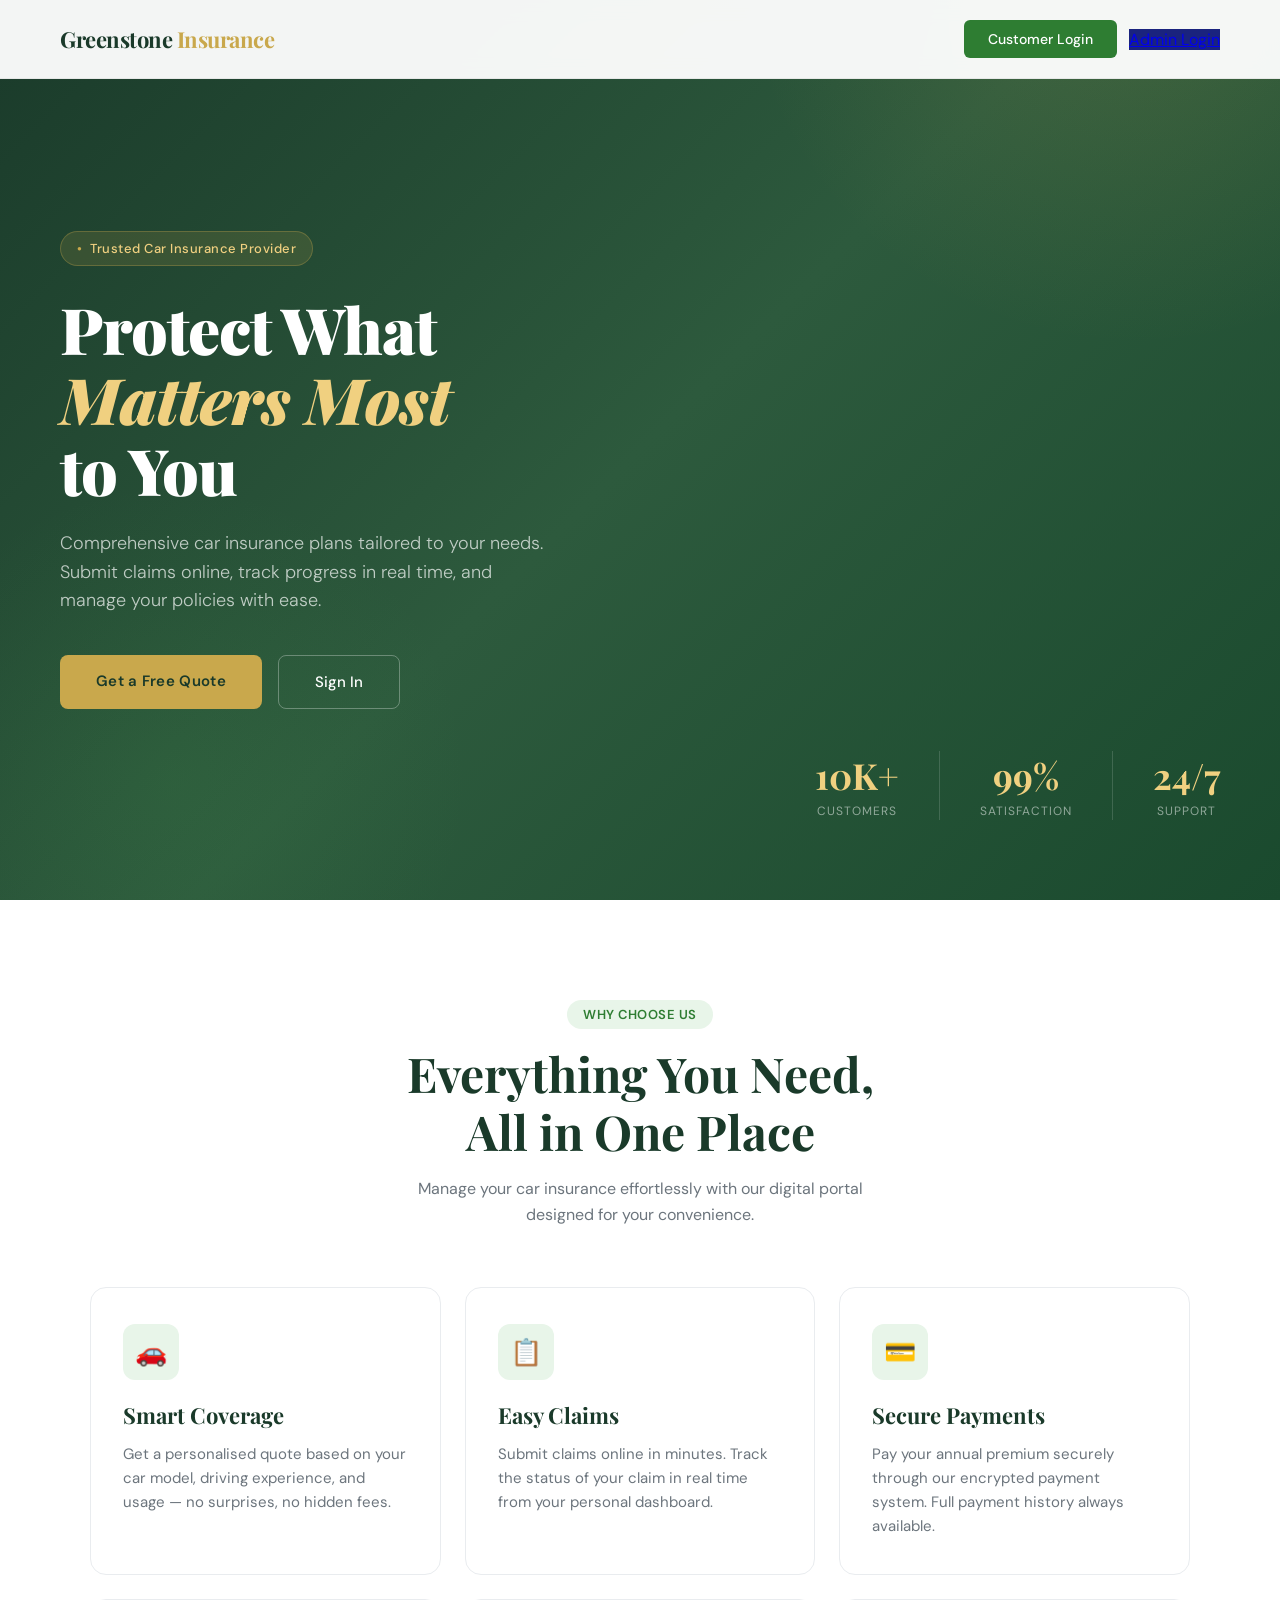
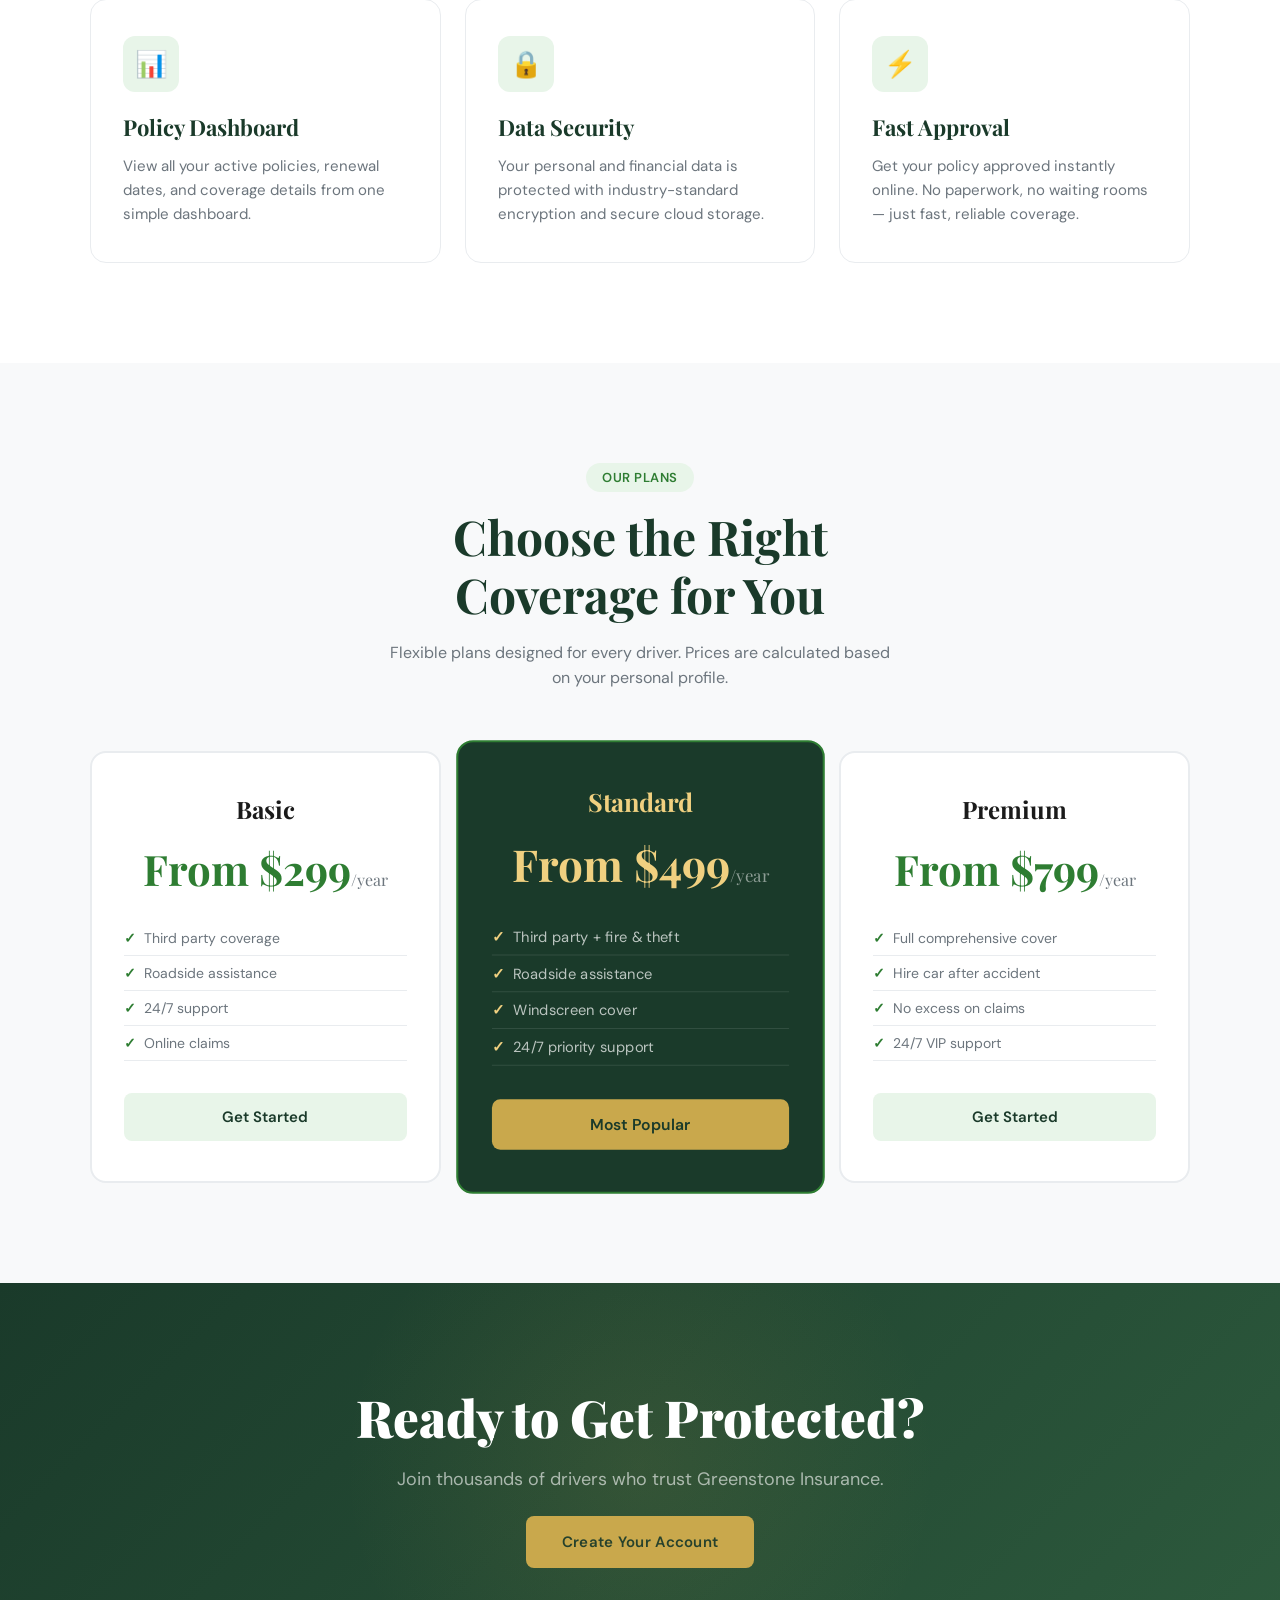
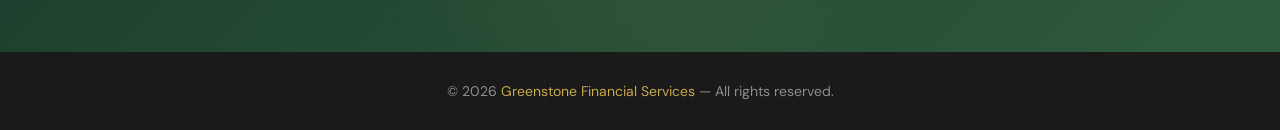
==== InsurancePortal/wwwroot/index.html @ 9633f018 "dateforpayments" ====
<!DOCTYPE html>
<html lang="en">
<head>
    <meta charset="UTF-8">
    <meta name="viewport" content="width=device-width, initial-scale=1.0">
    <title>Greenstone Insurance Portal</title>
    <link href="https://fonts.googleapis.com/css2?family=Playfair+Display:wght@400;700;900&family=DM+Sans:wght@300;400;500;600&display=swap" rel="stylesheet">
    <link rel="stylesheet" href="/css/style.css">
    <style>
        :root {
            --green-dark: #1a3a2a;
            --green-mid: #2e7d32;
            --green-light: #4caf50;
            --green-pale: #e8f5e9;
            --gold: #c9a84c;
            --gold-light: #f0d080;
            --white: #ffffff;
            --gray-100: #f8f9fa;
            --gray-200: #e9ecef;
            --gray-600: #6c757d;
            --gray-900: #1a1a1a;
        }

        * { margin: 0; padding: 0; box-sizing: border-box; }

        body {
            font-family: 'DM Sans', sans-serif;
            color: var(--gray-900);
            background: var(--white);
            overflow-x: hidden;
             padding-top: 0;
        }

        /* HEADER */
        .header {
            position: fixed;
            top: 0;
            left: 0;
            right: 0;
            z-index: 100;
            padding: 20px 60px;
            display: flex;
            justify-content: space-between;
            align-items: center;
            background: rgba(255,255,255,0.95);
            backdrop-filter: blur(10px);
            border-bottom: 1px solid rgba(0,0,0,0.06);
        }

        .header-logo {
            font-family: 'Playfair Display', serif;
            font-size: 22px;
            font-weight: 700;
            color: var(--green-dark);
            letter-spacing: -0.5px;
        }

        .header-logo span {
            color: var(--gold);
        }

        .header-nav {
            display: flex;
            gap: 12px;
            align-items: center;
        }

        .btn-customer {
            padding: 10px 24px;
            background: var(--green-mid);
            color: white;
            border-radius: 6px;
            text-decoration: none;
            font-size: 14px;
            font-weight: 500;
            transition: all 0.2s;
        }

        .btn-customer:hover {
            background: var(--green-dark);
            transform: translateY(-1px);
        }

        .btn-admin-nav {
            padding: 10px 24px;
            background: var(--green-dark);
            color: white;
            border-radius: 6px;
            text-decoration: none;
            font-size: 14px;
            font-weight: 500;
            transition: all 0.2s;
        }

        .btn-admin-nav:hover {
            background: #0d1f16;
            transform: translateY(-1px);
        }

        /* HERO */
        .hero {
            min-height: 100vh;
            background: linear-gradient(135deg, var(--green-dark) 0%, #2d5a3d 50%, #1a4a2e 100%);
            display: flex;
            align-items: center;
            position: relative;
            overflow: hidden;
            padding: 120px 60px 80px;
        }

        .hero::before {
            content: '';
            position: absolute;
            top: -50%;
            right: -20%;
            width: 800px;
            height: 800px;
            background: radial-gradient(circle, rgba(201,168,76,0.15) 0%, transparent 70%);
            pointer-events: none;
        }

        .hero::after {
            content: '';
            position: absolute;
            bottom: -20%;
            left: -10%;
            width: 600px;
            height: 600px;
            background: radial-gradient(circle, rgba(76,175,80,0.1) 0%, transparent 70%);
            pointer-events: none;
        }

        .hero-content {
            max-width: 650px;
            position: relative;
            z-index: 2;
            animation: fadeUp 0.8s ease forwards;
        }

        @keyframes fadeUp {
            from { opacity: 0; transform: translateY(30px); }
            to { opacity: 1; transform: translateY(0); }
        }

        .hero-badge {
            display: inline-flex;
            align-items: center;
            gap: 8px;
            background: rgba(201,168,76,0.15);
            border: 1px solid rgba(201,168,76,0.3);
            color: var(--gold-light);
            padding: 8px 16px;
            border-radius: 100px;
            font-size: 13px;
            font-weight: 500;
            margin-bottom: 28px;
            letter-spacing: 0.5px;
        }

        .hero-badge::before {
            content: '●';
            color: var(--gold);
            font-size: 8px;
        }

        .hero-title {
            font-family: 'Playfair Display', serif;
            font-size: clamp(42px, 5vw, 72px);
            font-weight: 900;
            color: white;
            line-height: 1.1;
            margin-bottom: 24px;
            letter-spacing: -1px;
        }

        .hero-title span {
            color: var(--gold-light);
            font-style: italic;
        }

        .hero-subtitle {
            font-size: 18px;
            color: rgba(255,255,255,0.7);
            line-height: 1.6;
            margin-bottom: 40px;
            font-weight: 300;
            max-width: 500px;
        }

        .hero-cta {
            display: flex;
            gap: 16px;
            flex-wrap: wrap;
        }

        .btn-hero-primary {
            padding: 16px 36px;
            background: var(--gold);
            color: var(--green-dark);
            border-radius: 8px;
            text-decoration: none;
            font-size: 15px;
            font-weight: 600;
            transition: all 0.3s;
            letter-spacing: 0.3px;
        }

        .btn-hero-primary:hover {
            background: var(--gold-light);
            transform: translateY(-2px);
            box-shadow: 0 8px 24px rgba(201,168,76,0.3);
        }

        .btn-hero-secondary {
            padding: 16px 36px;
            background: transparent;
            color: white;
            border: 1px solid rgba(255,255,255,0.3);
            border-radius: 8px;
            text-decoration: none;
            font-size: 15px;
            font-weight: 500;
            transition: all 0.3s;
        }

        .btn-hero-secondary:hover {
            background: rgba(255,255,255,0.1);
            border-color: rgba(255,255,255,0.5);
        }

        .hero-stats {
            position: absolute;
            right: 60px;
            bottom: 80px;
            display: flex;
            gap: 40px;
            z-index: 2;
            animation: fadeUp 0.8s ease 0.3s both;
        }

        .hero-stat {
            text-align: center;
        }

        .hero-stat-number {
            font-family: 'Playfair Display', serif;
            font-size: 36px;
            font-weight: 700;
            color: var(--gold-light);
            display: block;
        }

        .hero-stat-label {
            font-size: 12px;
            color: rgba(255,255,255,0.5);
            text-transform: uppercase;
            letter-spacing: 1px;
        }

        .hero-divider {
            width: 1px;
            background: rgba(255,255,255,0.15);
            align-self: stretch;
        }

        /* FEATURES */
        .features {
            padding: 100px 60px;
            background: var(--white);
        }

        .features-header {
            text-align: center;
            margin-bottom: 60px;
        }

        .section-tag {
            display: inline-block;
            background: var(--green-pale);
            color: var(--green-mid);
            padding: 6px 16px;
            border-radius: 100px;
            font-size: 13px;
            font-weight: 600;
            letter-spacing: 0.5px;
            margin-bottom: 16px;
            text-transform: uppercase;
        }

        .features-title {
            font-family: 'Playfair Display', serif;
            font-size: clamp(32px, 4vw, 48px);
            font-weight: 700;
            color: var(--green-dark);
            line-height: 1.2;
            margin-bottom: 16px;
        }

        .features-subtitle {
            font-size: 16px;
            color: var(--gray-600);
            max-width: 500px;
            margin: 0 auto;
            line-height: 1.6;
        }

        .features-grid {
            display: grid;
            grid-template-columns: repeat(3, 1fr);
            gap: 24px;
            max-width: 1100px;
            margin: 0 auto;
        }

        .feature-card {
            background: var(--white);
            border: 1px solid var(--gray-200);
            border-radius: 16px;
            padding: 36px 32px;
            transition: all 0.3s;
            position: relative;
            overflow: hidden;
        }

        .feature-card::before {
            content: '';
            position: absolute;
            top: 0;
            left: 0;
            right: 0;
            height: 3px;
            background: linear-gradient(90deg, var(--green-mid), var(--green-light));
            transform: scaleX(0);
            transition: transform 0.3s;
        }

        .feature-card:hover {
            border-color: var(--green-light);
            box-shadow: 0 12px 40px rgba(46,125,50,0.1);
            transform: translateY(-4px);
        }

        .feature-card:hover::before {
            transform: scaleX(1);
        }

        .feature-icon {
            width: 56px;
            height: 56px;
            background: var(--green-pale);
            border-radius: 12px;
            display: flex;
            align-items: center;
            justify-content: center;
            font-size: 26px;
            margin-bottom: 20px;
        }

        .feature-title {
            font-family: 'Playfair Display', serif;
            font-size: 22px;
            font-weight: 700;
            color: var(--green-dark);
            margin-bottom: 12px;
        }

        .feature-desc {
            font-size: 15px;
            color: var(--gray-600);
            line-height: 1.6;
        }

        /* PLANS PREVIEW */
        .plans {
            padding: 100px 60px;
            background: var(--gray-100);
        }

        .plans-header {
            text-align: center;
            margin-bottom: 60px;
        }

        .plans-grid {
            display: grid;
            grid-template-columns: repeat(3, 1fr);
            gap: 24px;
            max-width: 1100px;
            margin: 0 auto;
        }

        .plan-card {
            background: white;
            border-radius: 16px;
            padding: 40px 32px;
            border: 2px solid var(--gray-200);
            transition: all 0.3s;
            text-align: center;
        }

        .plan-card.featured {
            border-color: var(--green-mid);
            background: var(--green-dark);
            color: white;
            transform: scale(1.05);
        }

        .plan-card:hover {
            transform: translateY(-4px);
            box-shadow: 0 16px 48px rgba(0,0,0,0.1);
        }

        .plan-card.featured:hover {
            transform: scale(1.05) translateY(-4px);
        }

        .plan-name {
            font-family: 'Playfair Display', serif;
            font-size: 24px;
            font-weight: 700;
            margin-bottom: 8px;
        }

        .plan-card.featured .plan-name { color: var(--gold-light); }

        .plan-price {
            font-size: 42px;
            font-weight: 700;
            color: var(--green-mid);
            margin: 16px 0;
            font-family: 'Playfair Display', serif;
        }

        .plan-card.featured .plan-price { color: var(--gold-light); }

        .plan-price span {
            font-size: 16px;
            font-weight: 400;
            color: var(--gray-600);
        }

        .plan-card.featured .plan-price span { color: rgba(255,255,255,0.5); }

        .plan-features {
            list-style: none;
            margin: 24px 0 32px;
            text-align: left;
        }

        .plan-features li {
            padding: 8px 0;
            font-size: 14px;
            color: var(--gray-600);
            border-bottom: 1px solid var(--gray-200);
            display: flex;
            align-items: center;
            gap: 8px;
        }

        .plan-card.featured .plan-features li {
            color: rgba(255,255,255,0.7);
            border-bottom-color: rgba(255,255,255,0.1);
        }

        .plan-features li::before { content: '✓'; color: var(--green-mid); font-weight: 700; }
        .plan-card.featured .plan-features li::before { color: var(--gold-light); }

        .btn-plan {
            display: block;
            padding: 14px;
            border-radius: 8px;
            text-decoration: none;
            font-weight: 600;
            font-size: 15px;
            transition: all 0.3s;
            background: var(--green-pale);
            color: var(--green-dark);
        }

        .plan-card.featured .btn-plan {
            background: var(--gold);
            color: var(--green-dark);
        }

        .btn-plan:hover { opacity: 0.9; transform: translateY(-1px); }

        /* CTA SECTION */
        .cta-section {
            padding: 100px 60px;
            background: linear-gradient(135deg, var(--green-dark), #2d5a3d);
            text-align: center;
            position: relative;
            overflow: hidden;
        }

        .cta-section::before {
            content: '';
            position: absolute;
            top: 50%;
            left: 50%;
            transform: translate(-50%, -50%);
            width: 600px;
            height: 600px;
            background: radial-gradient(circle, rgba(201,168,76,0.1) 0%, transparent 70%);
        }

        .cta-title {
            font-family: 'Playfair Display', serif;
            font-size: clamp(32px, 4vw, 52px);
            font-weight: 900;
            color: white;
            margin-bottom: 16px;
            position: relative;
        }

        .cta-subtitle {
            font-size: 18px;
            color: rgba(255,255,255,0.6);
            margin-bottom: 40px;
            position: relative;
        }

        /* FOOTER */
        .footer {
            background: var(--gray-900);
            color: rgba(255,255,255,0.5);
            text-align: center;
            padding: 30px 60px;
            font-size: 14px;
        }

        .footer span { color: var(--gold); }

        @media (max-width: 768px) {
            .header { padding: 16px 24px; }
            .hero { padding: 100px 24px 60px; }
            .hero-stats { display: none; }
            .features { padding: 60px 24px; }
            .features-grid { grid-template-columns: 1fr; }
            .plans { padding: 60px 24px; }
            .plans-grid { grid-template-columns: 1fr; }
            .plan-card.featured { transform: scale(1); }
            .cta-section { padding: 60px 24px; }
        }
    </style>
</head>
<body>

    <!-- HEADER -->
    <header class="header">
        <div class="header-logo">Greenstone <span>Insurance</span></div>
        <nav class="header-nav">
            <a href="/login.html" class="btn-customer">Customer Login</a>
            <a href="/admin-login.html" class="btn" style="background:#1a237e; ">Admin Login</a>
        </nav>
    </header>

    <!-- HERO -->
    <section class="hero">
        <div class="hero-content">
            <div class="hero-badge">Trusted Car Insurance Provider</div>
            <h1 class="hero-title">
                Protect What<br>
                <span>Matters Most</span><br>
                to You
            </h1>
            <p class="hero-subtitle">
                Comprehensive car insurance plans tailored to your needs. 
                Submit claims online, track progress in real time, and manage 
                your policies with ease.
            </p>
            <div class="hero-cta">
                <a href="/register.html" class="btn-hero-primary">Get a Free Quote</a>
                <a href="/login.html" class="btn-hero-secondary">Sign In</a>
            </div>
        </div>

        <div class="hero-stats">
            <div class="hero-stat">
                <span class="hero-stat-number">10K+</span>
                <span class="hero-stat-label">Customers</span>
            </div>
            <div class="hero-divider"></div>
            <div class="hero-stat">
                <span class="hero-stat-number">99%</span>
                <span class="hero-stat-label">Satisfaction</span>
            </div>
            <div class="hero-divider"></div>
            <div class="hero-stat">
                <span class="hero-stat-number">24/7</span>
                <span class="hero-stat-label">Support</span>
            </div>
        </div>
    </section>

    <!-- FEATURES -->
    <section class="features">
        <div class="features-header">
            <span class="section-tag">Why Choose Us</span>
            <h2 class="features-title">Everything You Need,<br>All in One Place</h2>
            <p class="features-subtitle">Manage your car insurance effortlessly with our digital portal designed for your convenience.</p>
        </div>

        <div class="features-grid">
            <div class="feature-card">
                <div class="feature-icon">🚗</div>
                <h3 class="feature-title">Smart Coverage</h3>
                <p class="feature-desc">Get a personalised quote based on your car model, driving experience, and usage — no surprises, no hidden fees.</p>
            </div>
            <div class="feature-card">
                <div class="feature-icon">📋</div>
                <h3 class="feature-title">Easy Claims</h3>
                <p class="feature-desc">Submit claims online in minutes. Track the status of your claim in real time from your personal dashboard.</p>
            </div>
            <div class="feature-card">
                <div class="feature-icon">💳</div>
                <h3 class="feature-title">Secure Payments</h3>
                <p class="feature-desc">Pay your annual premium securely through our encrypted payment system. Full payment history always available.</p>
            </div>
            <div class="feature-card">
                <div class="feature-icon">📊</div>
                <h3 class="feature-title">Policy Dashboard</h3>
                <p class="feature-desc">View all your active policies, renewal dates, and coverage details from one simple dashboard.</p>
            </div>
            <div class="feature-card">
                <div class="feature-icon">🔒</div>
                <h3 class="feature-title">Data Security</h3>
                <p class="feature-desc">Your personal and financial data is protected with industry-standard encryption and secure cloud storage.</p>
            </div>
            <div class="feature-card">
                <div class="feature-icon">⚡</div>
                <h3 class="feature-title">Fast Approval</h3>
                <p class="feature-desc">Get your policy approved instantly online. No paperwork, no waiting rooms — just fast, reliable coverage.</p>
            </div>
        </div>
    </section>

    <!-- PLANS -->
    <section class="plans">
        <div class="plans-header">
            <span class="section-tag">Our Plans</span>
            <h2 class="features-title">Choose the Right<br>Coverage for You</h2>
            <p class="features-subtitle">Flexible plans designed for every driver. Prices are calculated based on your personal profile.</p>
        </div>

        <div class="plans-grid">
            <div class="plan-card">
                <div class="plan-name">Basic</div>
                <div class="plan-price">From $299<span>/year</span></div>
                <ul class="plan-features">
                    <li>Third party coverage</li>
                    <li>Roadside assistance</li>
                    <li>24/7 support</li>
                    <li>Online claims</li>
                </ul>
                <a href="/register.html" class="btn-plan">Get Started</a>
            </div>

            <div class="plan-card featured">
                <div class="plan-name">Standard</div>
                <div class="plan-price">From $499<span>/year</span></div>
                <ul class="plan-features">
                    <li>Third party + fire & theft</li>
                    <li>Roadside assistance</li>
                    <li>Windscreen cover</li>
                    <li>24/7 priority support</li>
                </ul>
                <a href="/register.html" class="btn-plan">Most Popular</a>
            </div>

            <div class="plan-card">
                <div class="plan-name">Premium</div>
                <div class="plan-price">From $799<span>/year</span></div>
                <ul class="plan-features">
                    <li>Full comprehensive cover</li>
                    <li>Hire car after accident</li>
                    <li>No excess on claims</li>
                    <li>24/7 VIP support</li>
                </ul>
                <a href="/register.html" class="btn-plan">Get Started</a>
            </div>
        </div>
    </section>

    <!-- CTA -->
    <section class="cta-section">
        <h2 class="cta-title">Ready to Get Protected?</h2>
        <p class="cta-subtitle">Join thousands of drivers who trust Greenstone Insurance.</p>
        <a href="/register.html" class="btn-hero-primary">Create Your Account</a>
    </section>

    <!-- FOOTER -->
    <footer class="footer">
        <p>© 2026 <span>Greenstone Financial Services</span> — All rights reserved.</p>
    </footer>

</body>
</html>
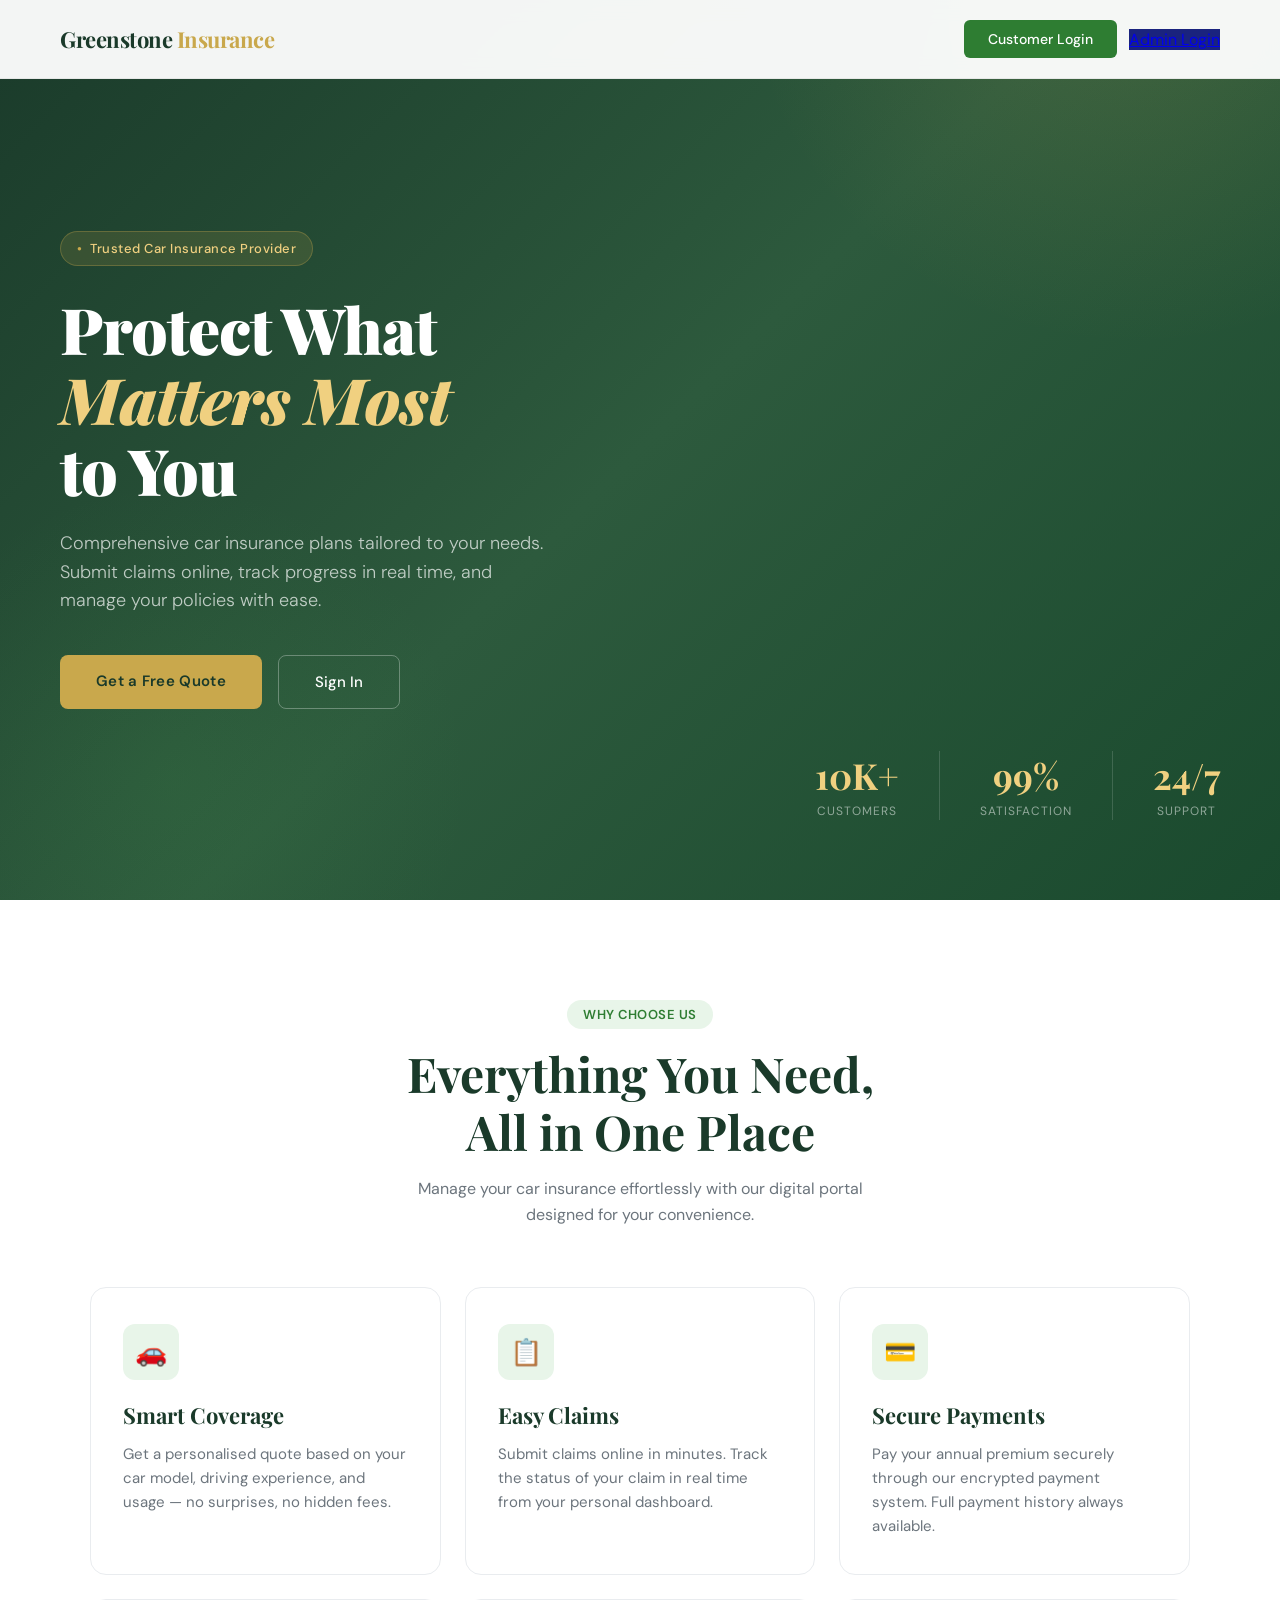
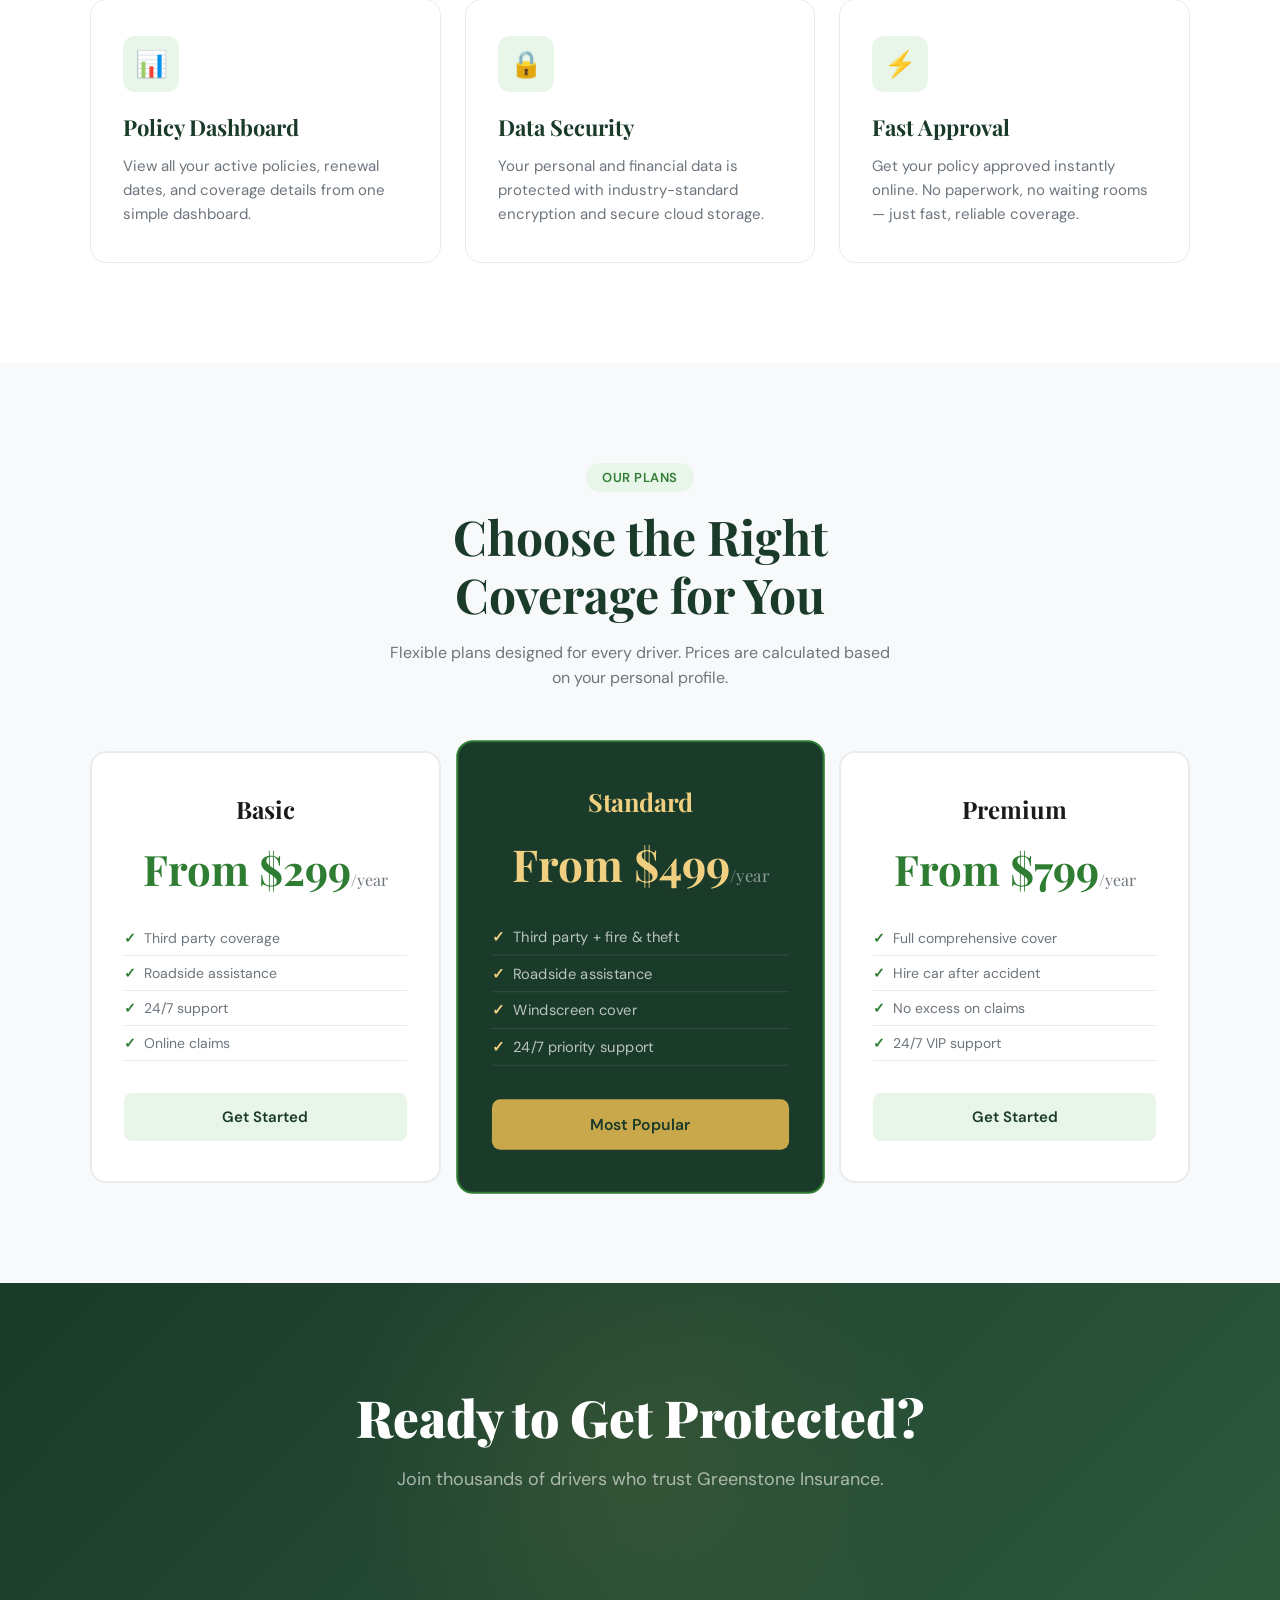
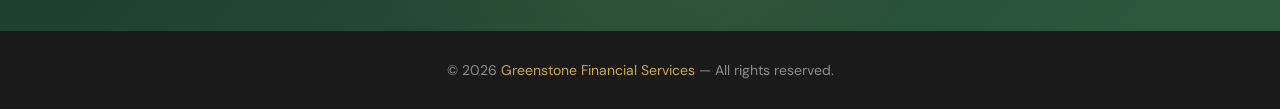
==== commit a33a5d4c: "fix05/05" ====
--- a/InsurancePortal/wwwroot/index.html
+++ b/InsurancePortal/wwwroot/index.html
@@ -686,7 +686,7 @@
     <section class="cta-section">
         <h2 class="cta-title">Ready to Get Protected?</h2>
         <p class="cta-subtitle">Join thousands of drivers who trust Greenstone Insurance.</p>
-        <a href="/register.html" class="btn-hero-primary">Create Your Account</a>
+        
     </section>
 
     <!-- FOOTER -->
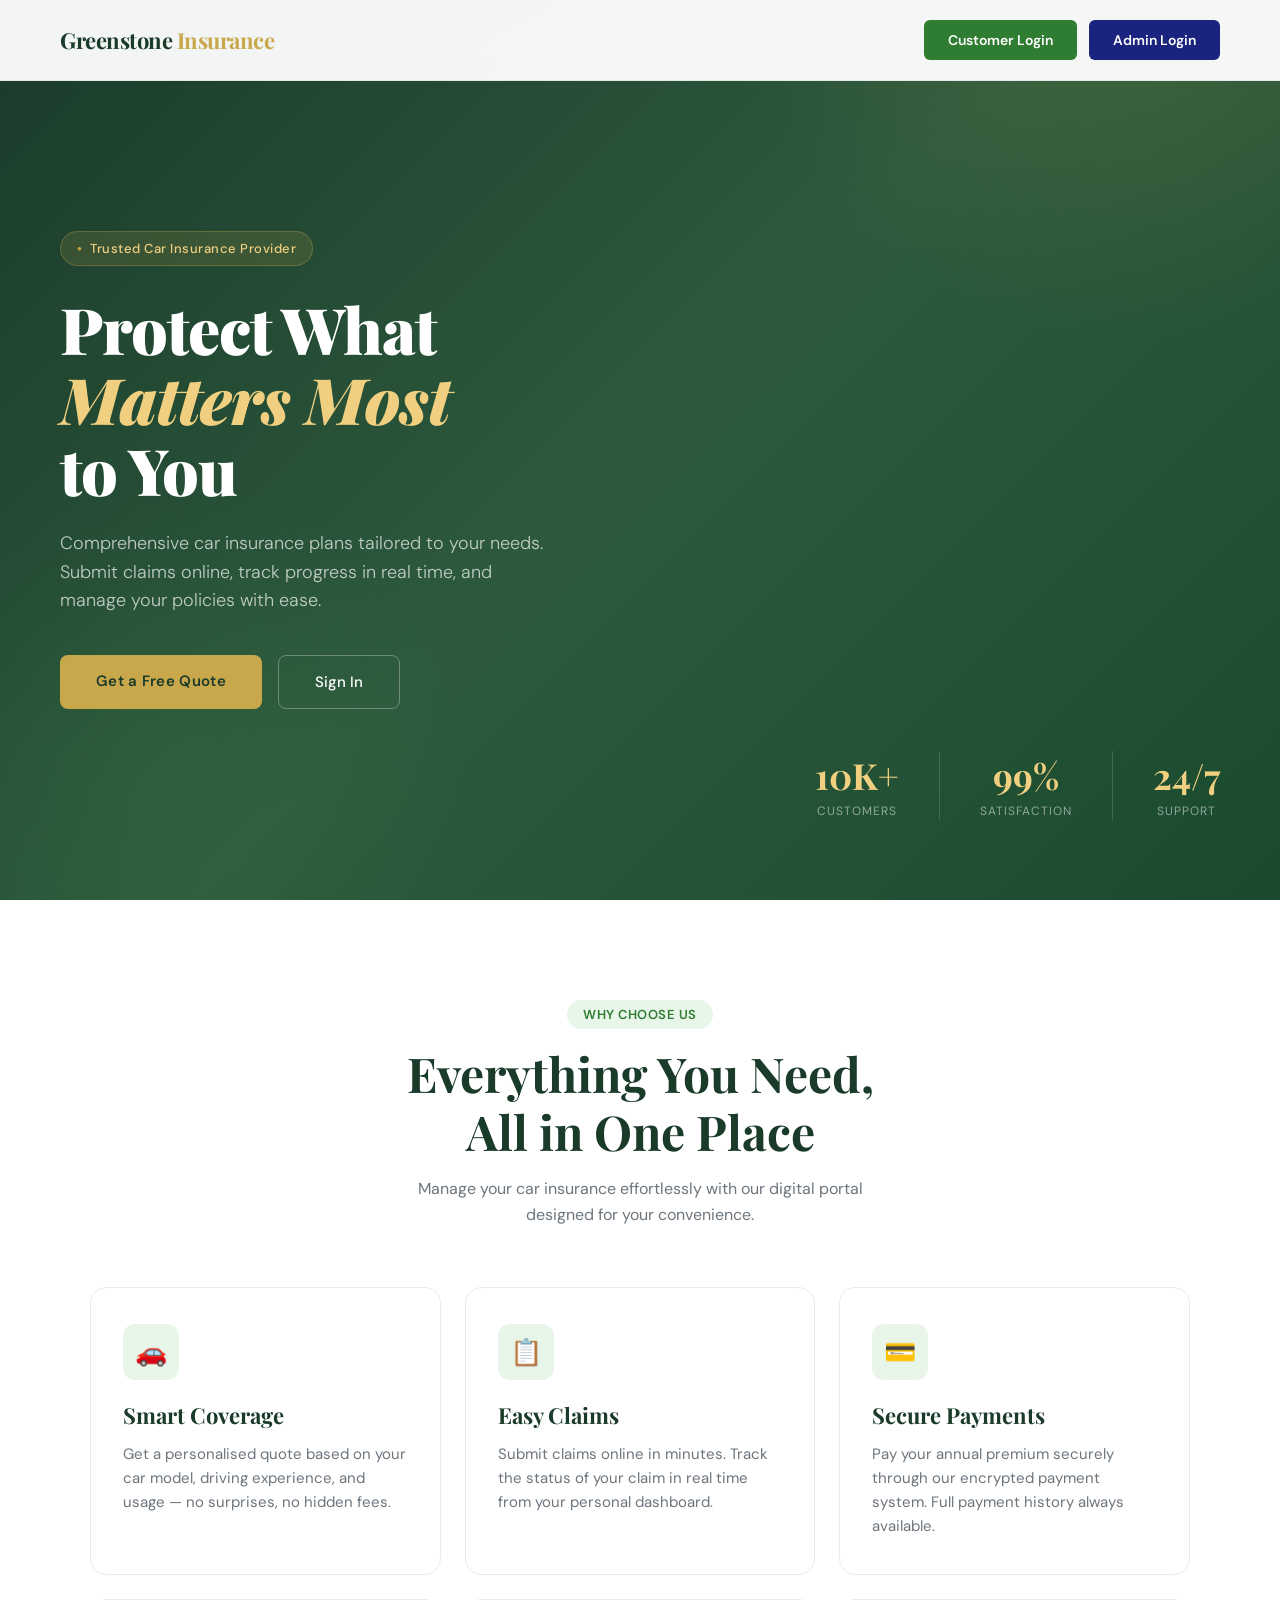
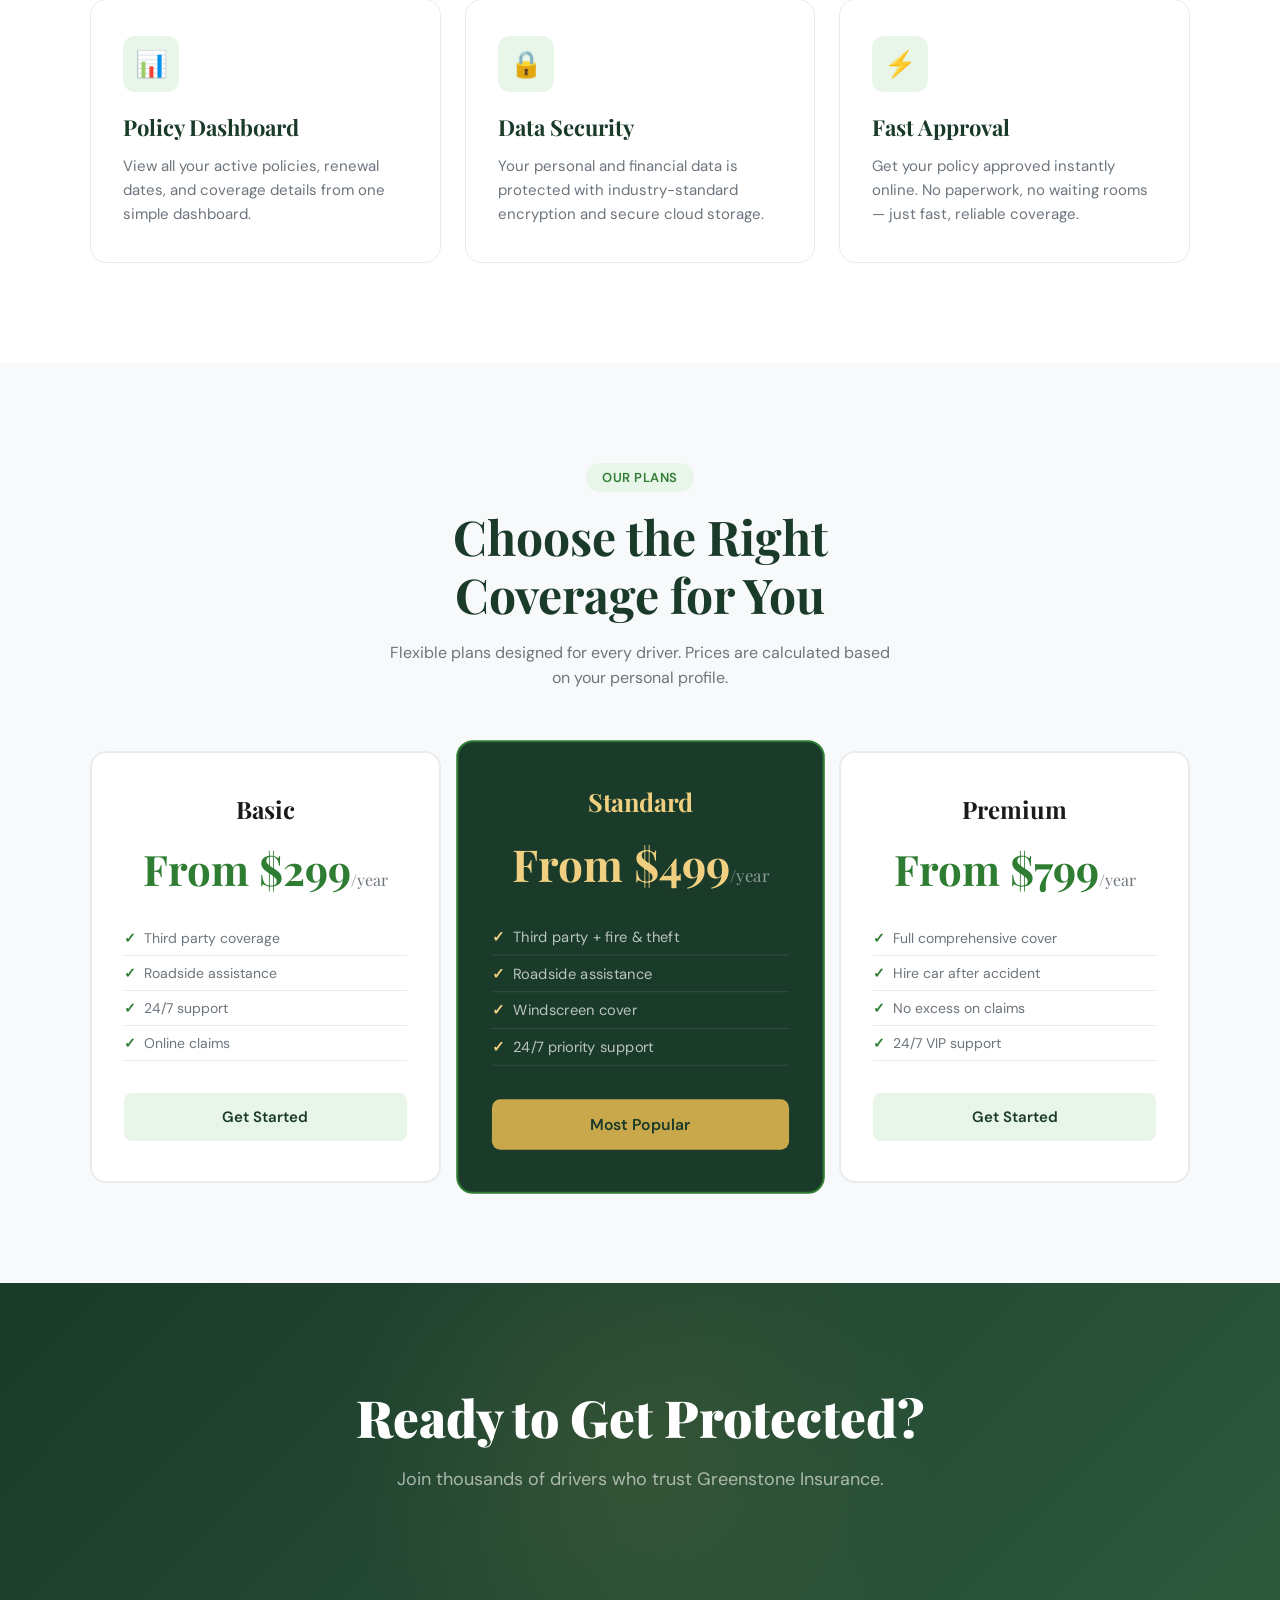
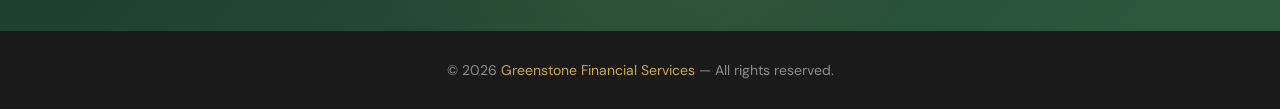
==== commit 627cc9b2: "fix05/05(3)" ====
--- a/InsurancePortal/wwwroot/index.html
+++ b/InsurancePortal/wwwroot/index.html
@@ -66,36 +66,42 @@
         }
 
         .btn-customer {
-            padding: 10px 24px;
-            background: var(--green-mid);
-            color: white;
-            border-radius: 6px;
-            text-decoration: none;
-            font-size: 14px;
-            font-weight: 500;
-            transition: all 0.2s;
-        }
-
-        .btn-customer:hover {
-            background: var(--green-dark);
-            transform: translateY(-1px);
-        }
-
-        .btn-admin-nav {
-            padding: 10px 24px;
-            background: var(--green-dark);
-            color: white;
-            border-radius: 6px;
-            text-decoration: none;
-            font-size: 14px;
-            font-weight: 500;
-            transition: all 0.2s;
-        }
-
-        .btn-admin-nav:hover {
-            background: #0d1f16;
-            transform: translateY(-1px);
-        }
+    padding: 11px 24px;
+    background: #2e7d32;
+    color: white !important;
+    border-radius: 6px;
+    text-decoration: none;
+    font-size: 14px;
+    font-weight: 600;
+    transition: all 0.3s;
+    display: inline-block;
+}
+
+.btn-customer:hover {
+    background: #1a3a2a;
+    transform: translateY(-2px);
+    box-shadow: 0 4px 12px rgba(46,125,50,0.3);
+}
+
+        .btn-admin {
+    padding: 11px 24px;
+    background: #1a237e;
+    color: white !important;
+    border-radius: 6px;
+    text-decoration: none;
+    font-size: 14px;
+    font-weight: 600;
+    transition: all 0.3s;
+    display: inline-block;
+}
+
+.btn-admin:hover {
+    background: #0d1757 !important;
+    transform: translateY(-2px);
+    box-shadow: 0 4px 12px rgba(26,35,126,0.3);
+}
+
+    
 
         /* HERO */
         .hero {
@@ -551,7 +557,7 @@
         <div class="header-logo">Greenstone <span>Insurance</span></div>
         <nav class="header-nav">
             <a href="/login.html" class="btn-customer">Customer Login</a>
-            <a href="/admin-login.html" class="btn" style="background:#1a237e; ">Admin Login</a>
+            <a href="/admin-login.html" class="btn-admin">Admin Login</a>
         </nav>
     </header>
 
@@ -686,7 +692,7 @@
     <section class="cta-section">
         <h2 class="cta-title">Ready to Get Protected?</h2>
         <p class="cta-subtitle">Join thousands of drivers who trust Greenstone Insurance.</p>
-        
+       
     </section>
 
     <!-- FOOTER -->
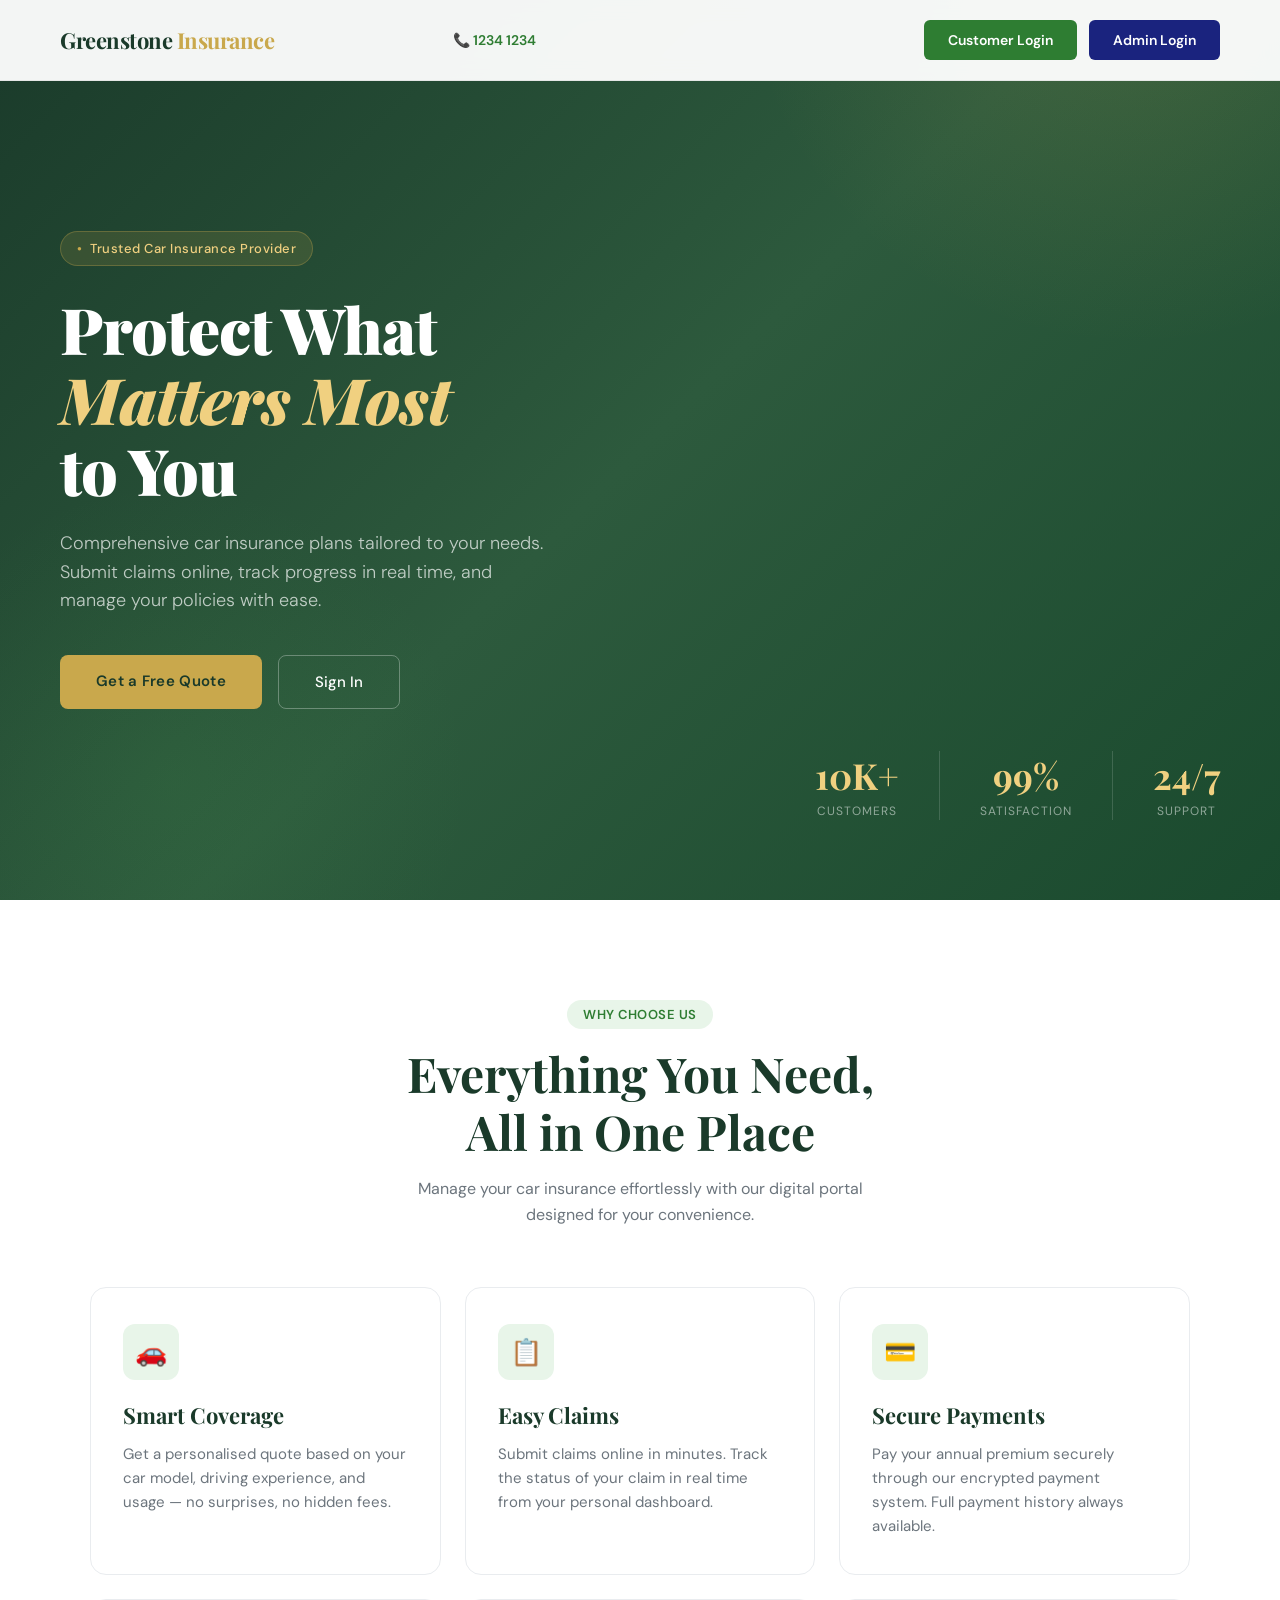
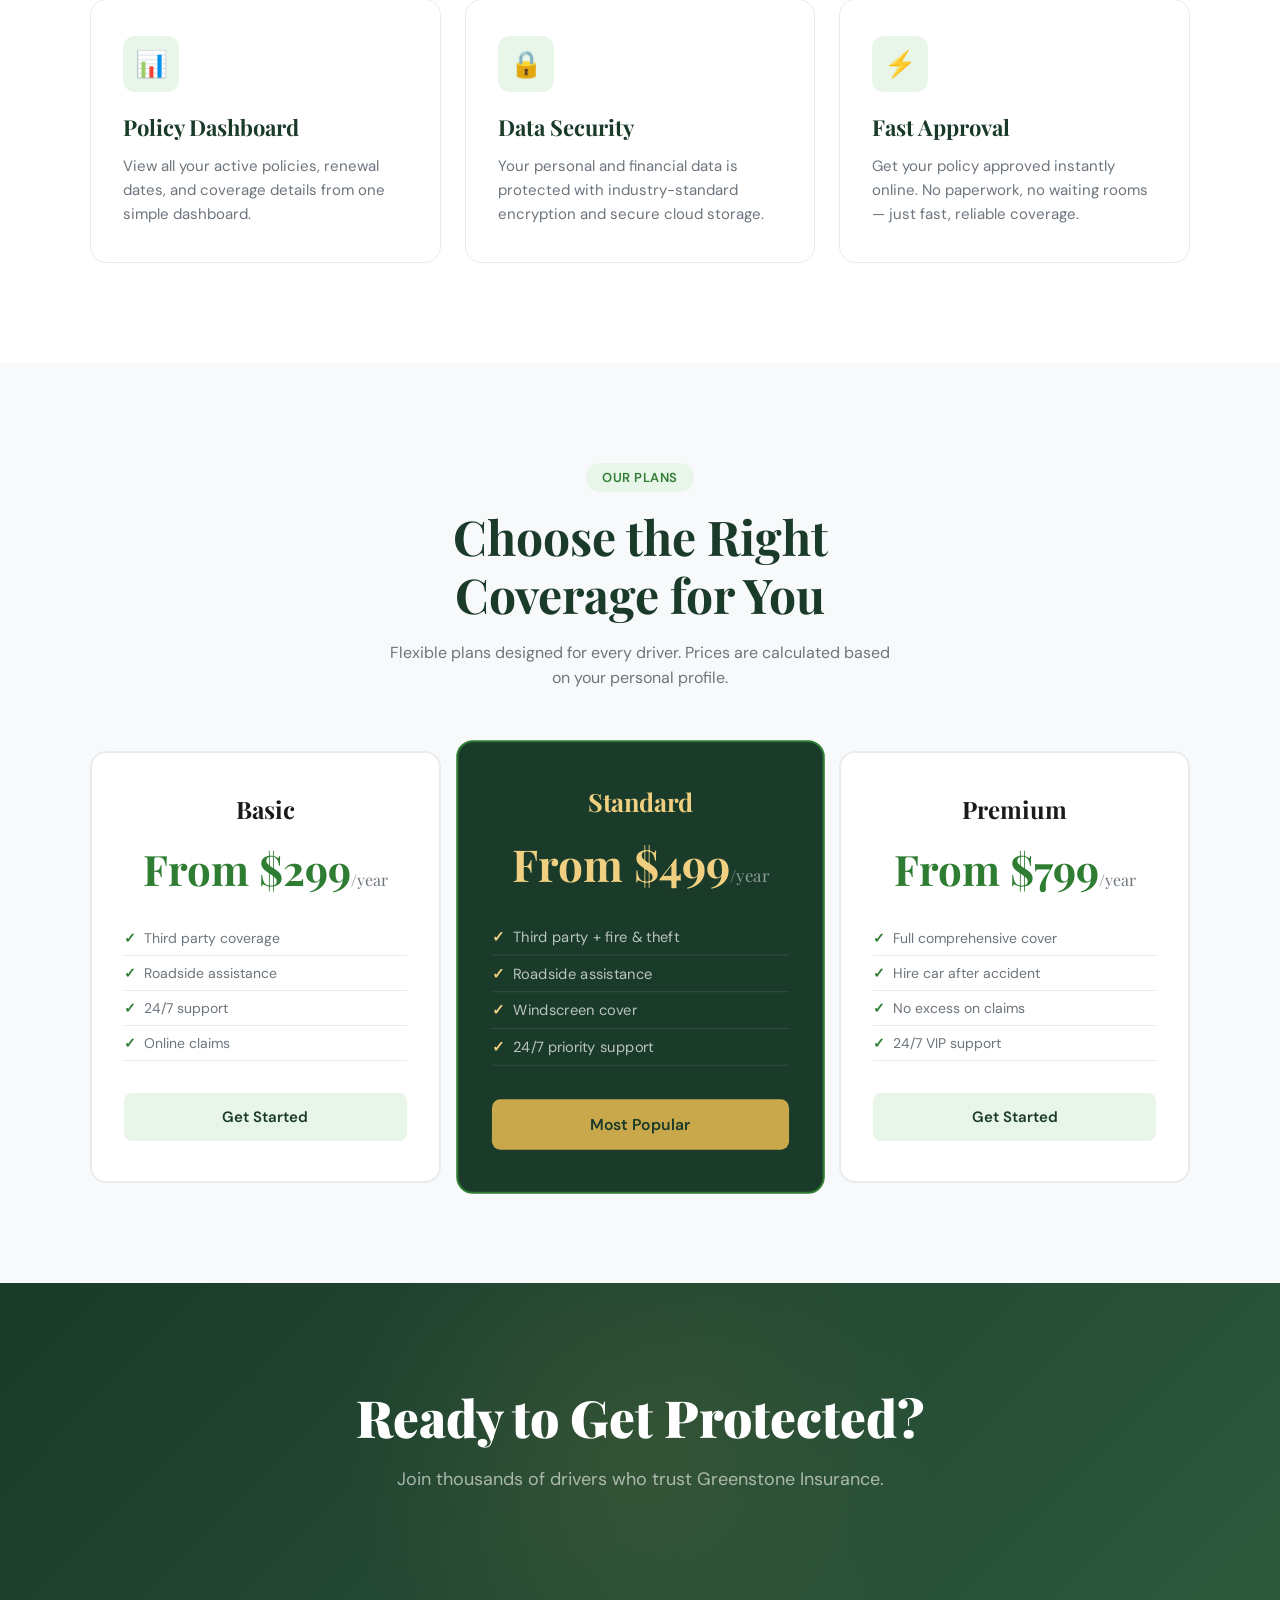
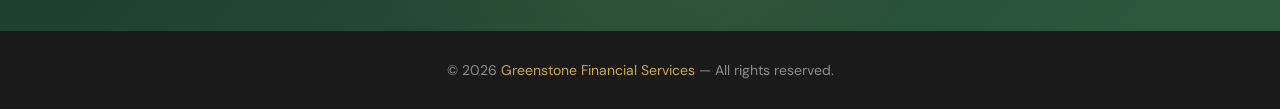
==== commit 2869e548: "add photo upload" ====
--- a/InsurancePortal/wwwroot/index.html
+++ b/InsurancePortal/wwwroot/index.html
@@ -554,10 +554,17 @@
 
     <!-- HEADER -->
     <header class="header">
+        
         <div class="header-logo">Greenstone <span>Insurance</span></div>
+        <span style="color:#2e7d32; font-weight:600; font-size:14px; margin-right:15px;">
+            📞 1234 1234
+        </span>
+        <span id="headerName" style="color:#2e7d32; font-weight:bold; margin-right:15px;"></span>
+        
         <nav class="header-nav">
             <a href="/login.html" class="btn-customer">Customer Login</a>
             <a href="/admin-login.html" class="btn-admin">Admin Login</a>
+            
         </nav>
     </header>
 
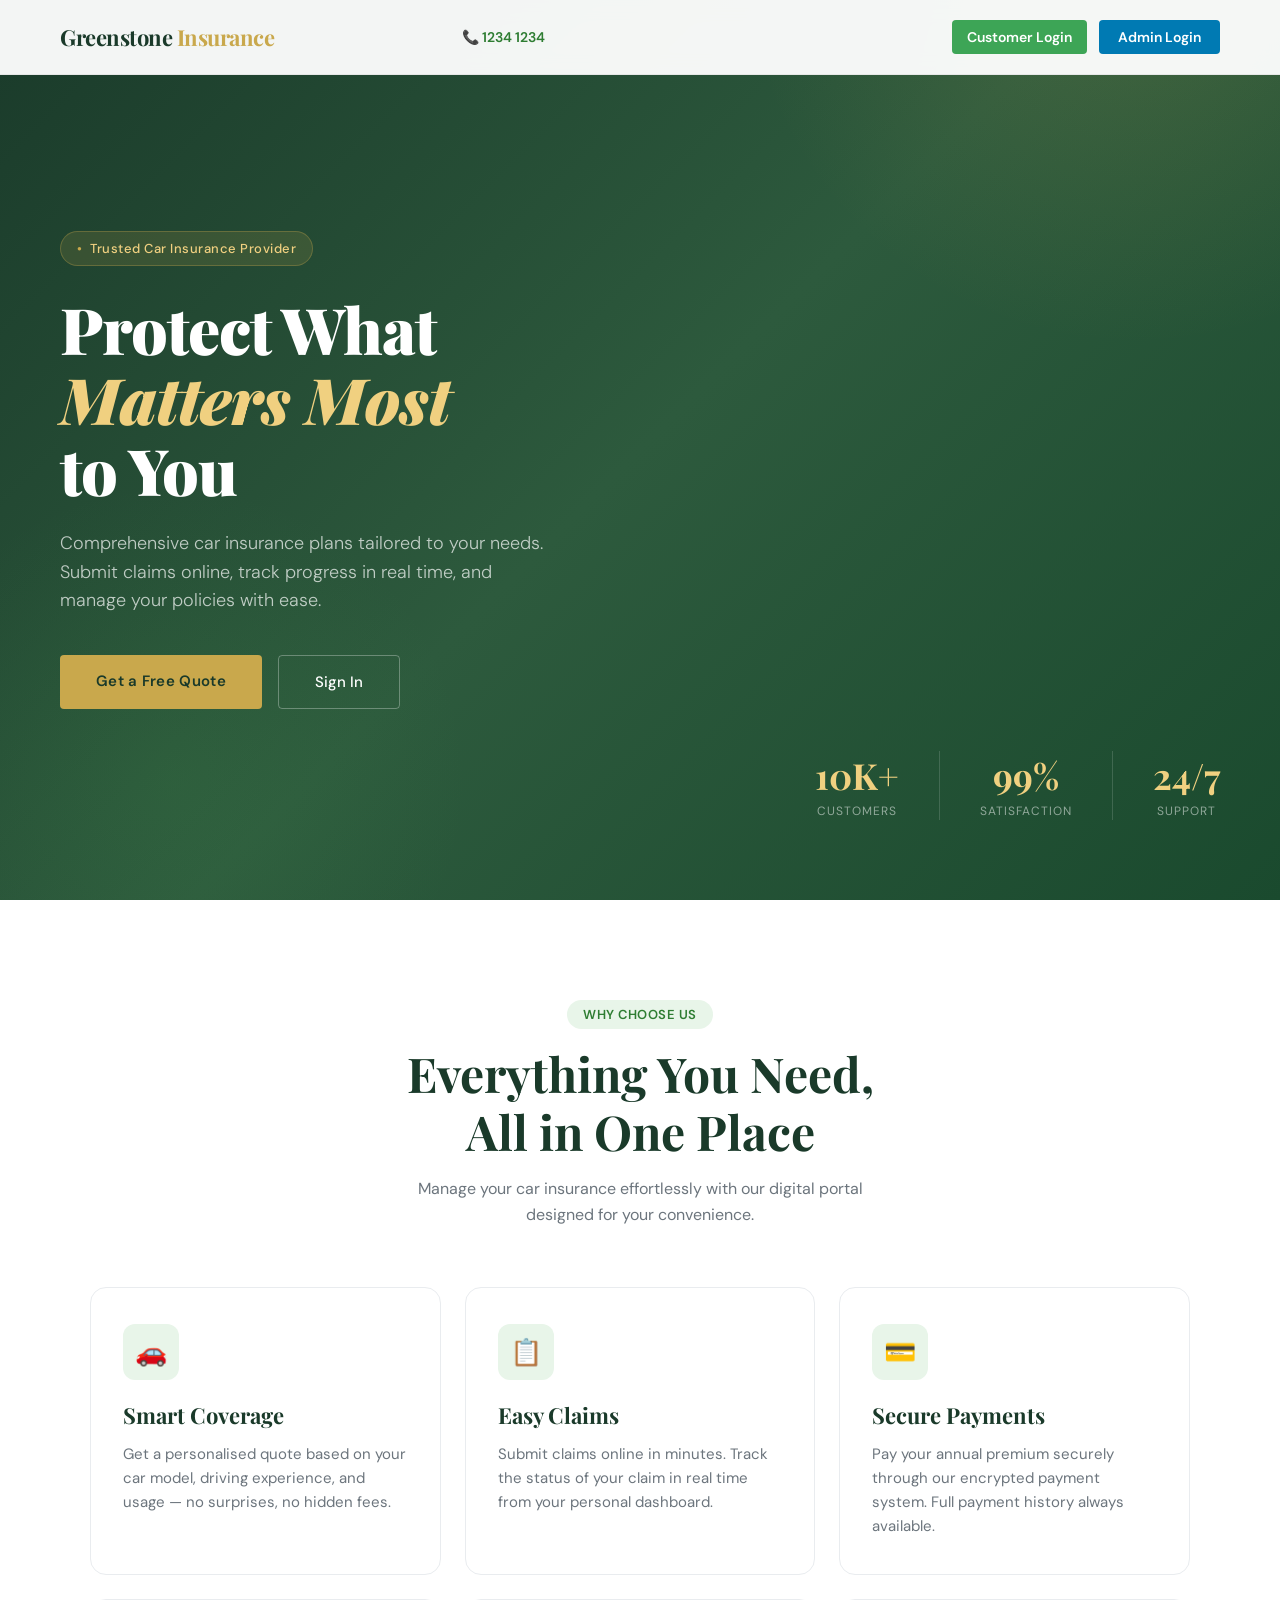
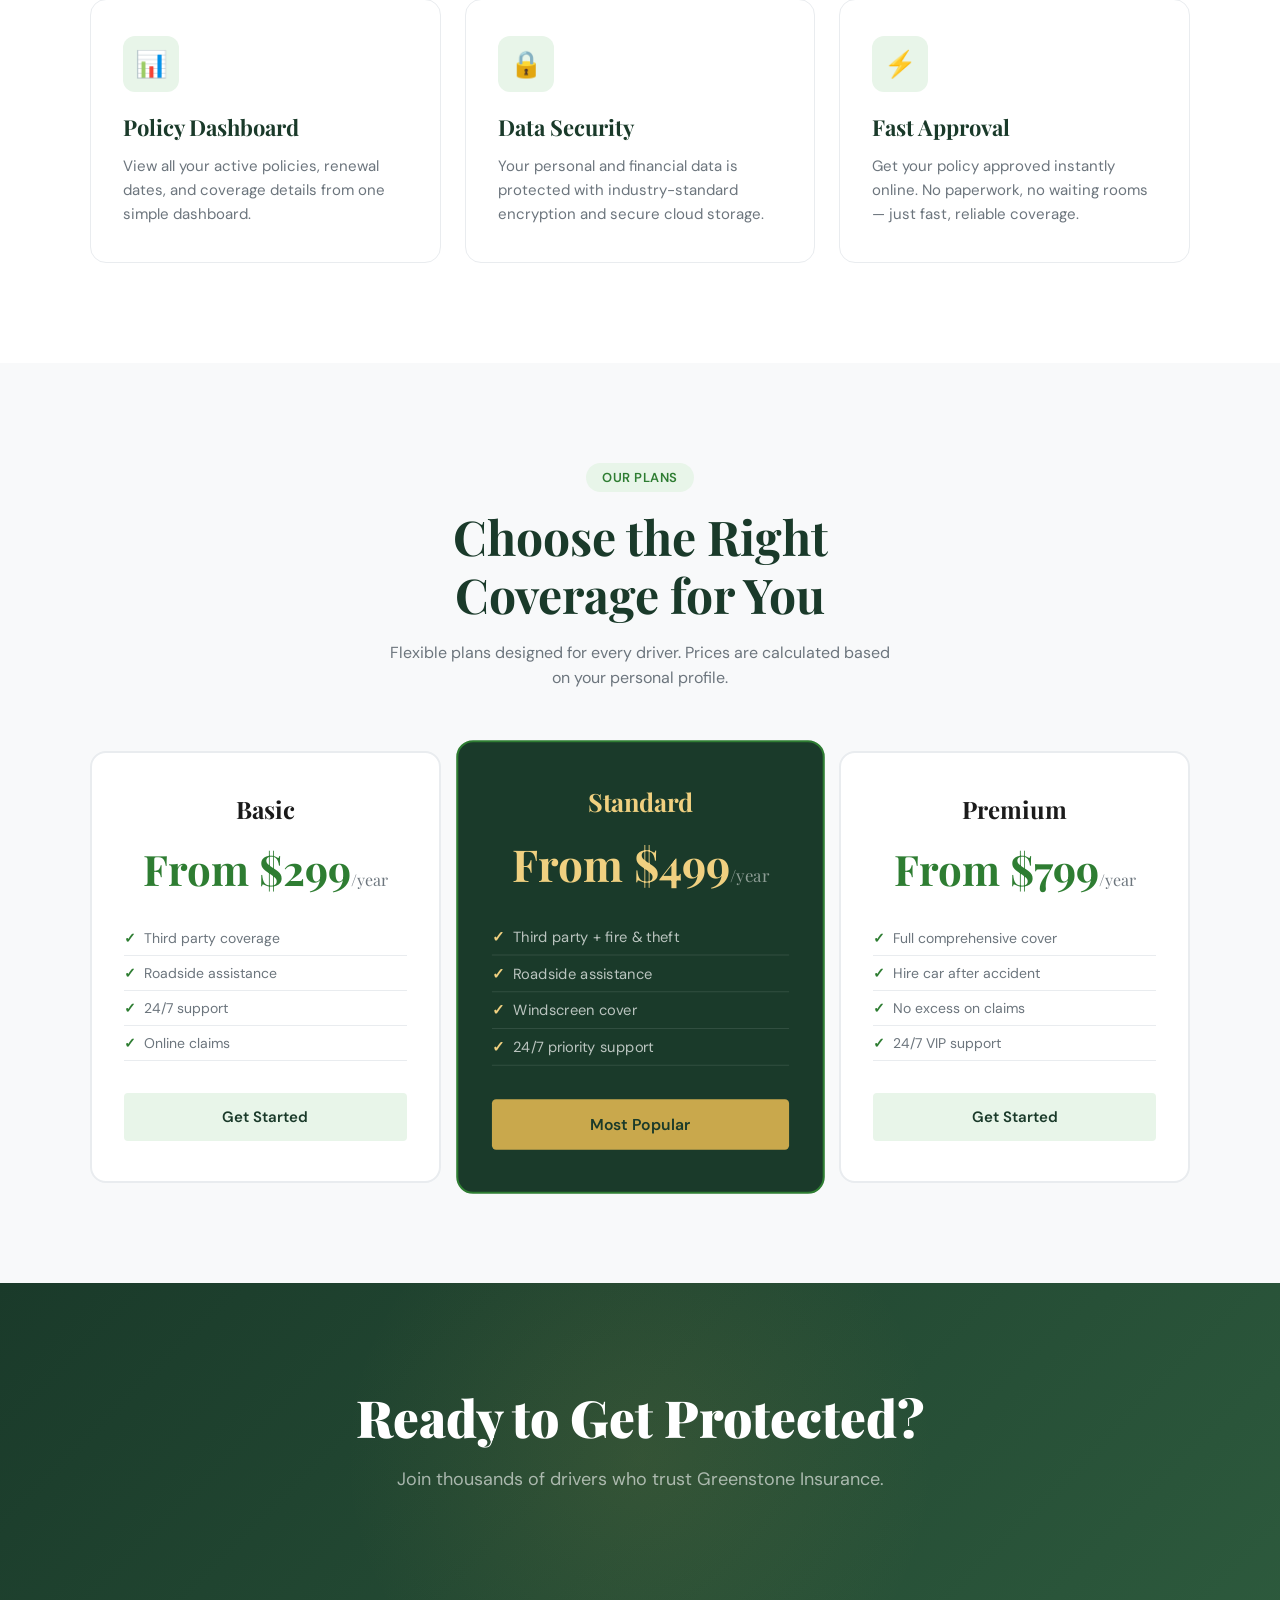
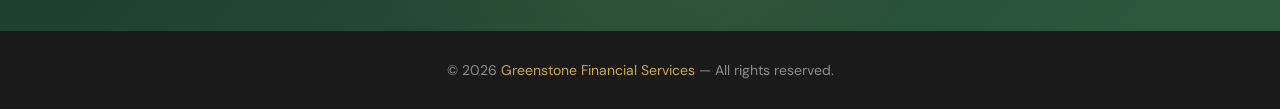
==== commit 5da7172e: "fixing claim connections" ====
--- a/InsurancePortal/wwwroot/index.html
+++ b/InsurancePortal/wwwroot/index.html
@@ -65,44 +65,42 @@
             align-items: center;
         }
 
-        .btn-customer {
-    padding: 11px 24px;
-    background: #2e7d32;
-    color: white !important;
-    border-radius: 6px;
+            .btn-customer {
+        padding: 8px 15px;
+        background: #3da556;
+        color: white !important;
+        border-radius: 4px;
+        text-decoration: none;
+        font-size: 14px;
+        font-weight: 600;
+        transition: all 0.3s;
+        display: inline-block;
+    }
+
+    .btn-customer:hover {
+        background: #1a3a2a;
+        transform: translateY(-2px);
+        box-shadow: 0 4px 12px rgba(46,125,50,0.3);
+    }
+
+        .btn-secondary {
+    background-color: #007ab3;
+    color: white;
+    padding: 8px 19px;
+    border-radius: 4px;
+    display: inline-block;
     text-decoration: none;
     font-size: 14px;
     font-weight: 600;
-    transition: all 0.3s;
-    display: inline-block;
+    transition: all 0.3s ease;
 }
 
-.btn-customer:hover {
-    background: #1a3a2a;
-    transform: translateY(-2px);
-    box-shadow: 0 4px 12px rgba(46,125,50,0.3);
+.btn-secondary:hover {
+    
+    background-color: #075994;
+    transform: scale(1.05);
+    cursor: pointer;
 }
-
-        .btn-admin {
-    padding: 11px 24px;
-    background: #1a237e;
-    color: white !important;
-    border-radius: 6px;
-    text-decoration: none;
-    font-size: 14px;
-    font-weight: 600;
-    transition: all 0.3s;
-    display: inline-block;
-}
-
-.btn-admin:hover {
-    background: #0d1757 !important;
-    transform: translateY(-2px);
-    box-shadow: 0 4px 12px rgba(26,35,126,0.3);
-}
-
-    
-
         /* HERO */
         .hero {
             min-height: 100vh;
@@ -203,7 +201,7 @@
             padding: 16px 36px;
             background: var(--gold);
             color: var(--green-dark);
-            border-radius: 8px;
+            border-radius: 4px;
             text-decoration: none;
             font-size: 15px;
             font-weight: 600;
@@ -222,7 +220,7 @@
             background: transparent;
             color: white;
             border: 1px solid rgba(255,255,255,0.3);
-            border-radius: 8px;
+            border-radius: 4px;
             text-decoration: none;
             font-size: 15px;
             font-weight: 500;
@@ -474,7 +472,7 @@
         .btn-plan {
             display: block;
             padding: 14px;
-            border-radius: 8px;
+            border-radius: 4px;
             text-decoration: none;
             font-weight: 600;
             font-size: 15px;
@@ -563,7 +561,7 @@
         
         <nav class="header-nav">
             <a href="/login.html" class="btn-customer">Customer Login</a>
-            <a href="/admin-login.html" class="btn-admin">Admin Login</a>
+            <a href="/admin-login.html" class="btn-secondary">Admin Login</a>
             
         </nav>
     </header>
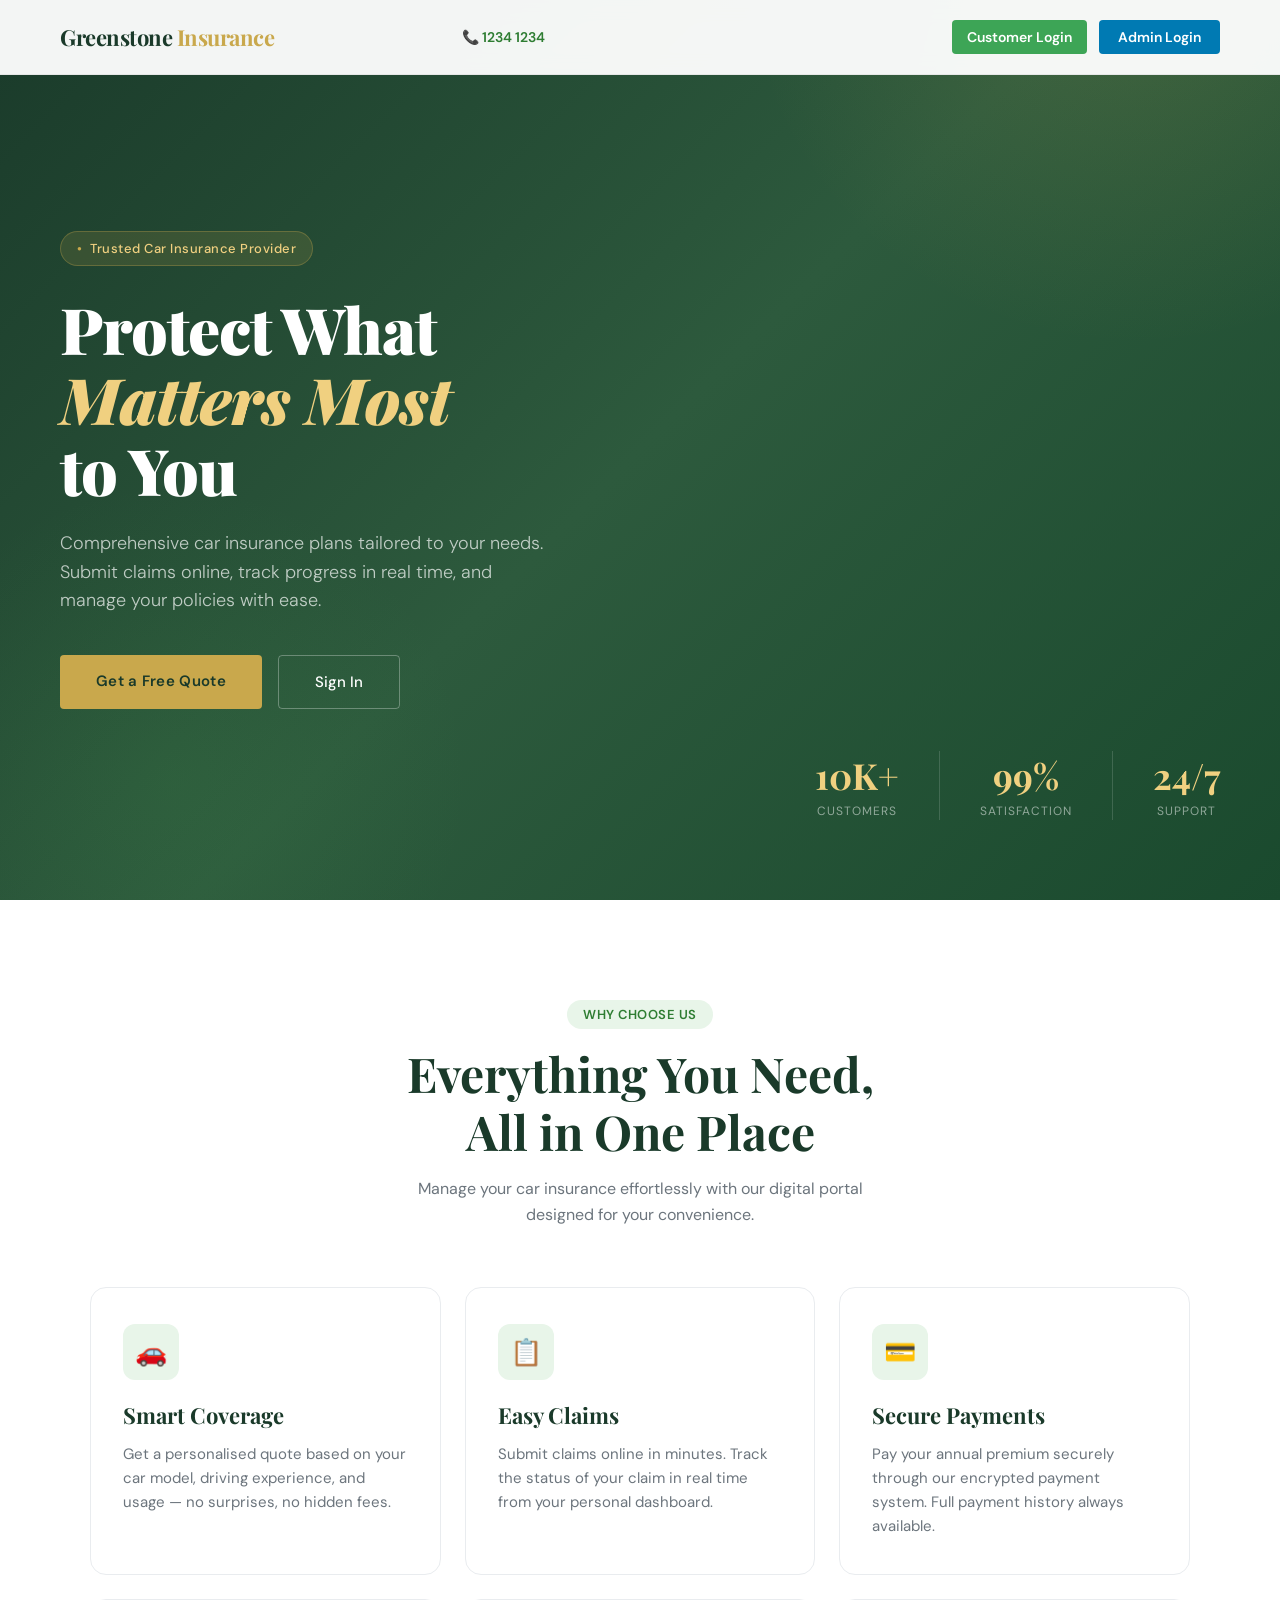
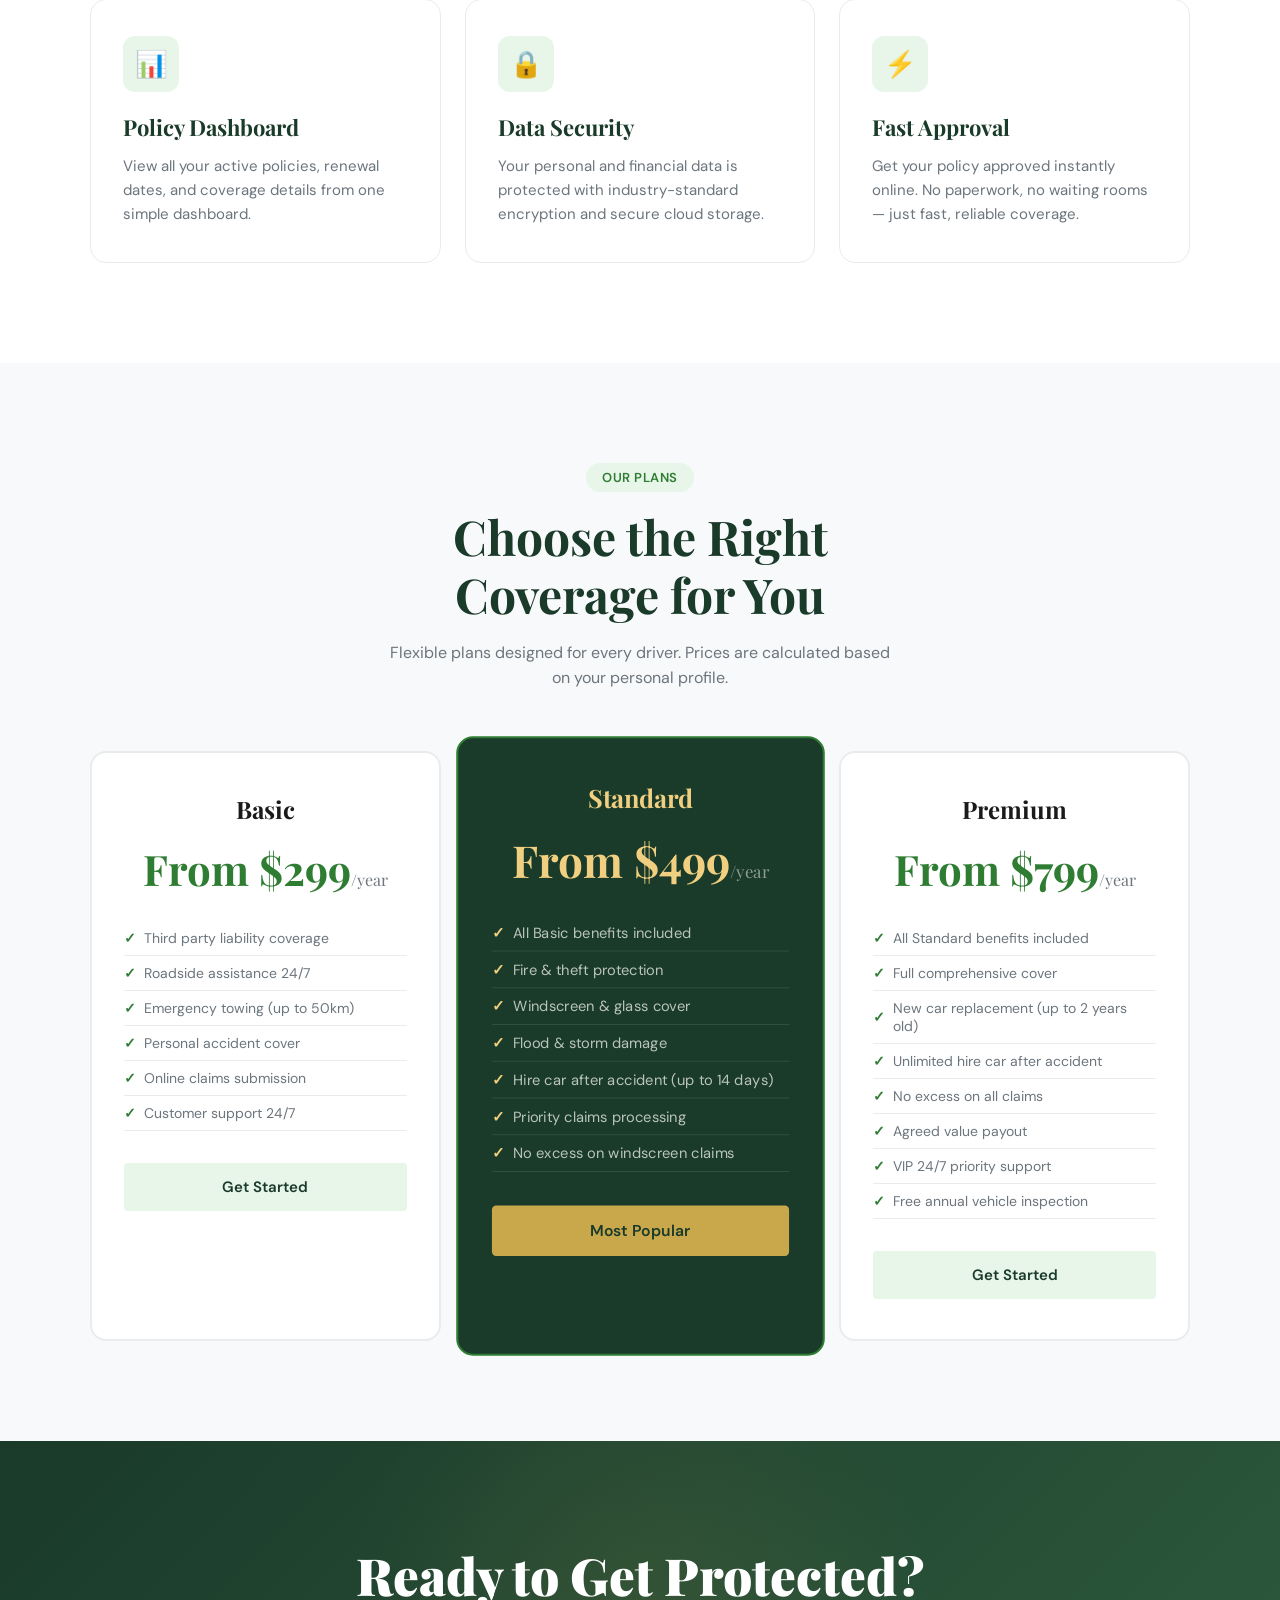
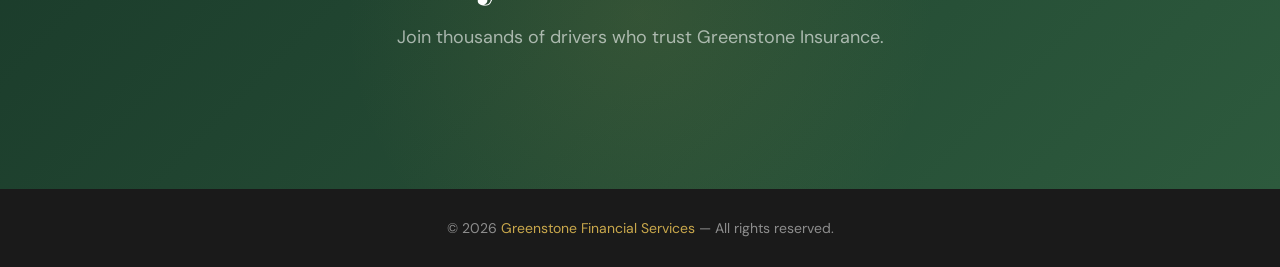
==== commit b2a36eb7: "final testing" ====
--- a/InsurancePortal/wwwroot/index.html
+++ b/InsurancePortal/wwwroot/index.html
@@ -659,10 +659,12 @@
                 <div class="plan-name">Basic</div>
                 <div class="plan-price">From $299<span>/year</span></div>
                 <ul class="plan-features">
-                    <li>Third party coverage</li>
-                    <li>Roadside assistance</li>
-                    <li>24/7 support</li>
-                    <li>Online claims</li>
+                    <li>Third party liability coverage</li>
+                    <li>Roadside assistance 24/7</li>
+                    <li>Emergency towing (up to 50km)</li>
+                    <li>Personal accident cover</li>
+                    <li>Online claims submission</li>
+                    <li>Customer support 24/7</li>
                 </ul>
                 <a href="/register.html" class="btn-plan">Get Started</a>
             </div>
@@ -671,10 +673,13 @@
                 <div class="plan-name">Standard</div>
                 <div class="plan-price">From $499<span>/year</span></div>
                 <ul class="plan-features">
-                    <li>Third party + fire & theft</li>
-                    <li>Roadside assistance</li>
-                    <li>Windscreen cover</li>
-                    <li>24/7 priority support</li>
+                    <li>All Basic benefits included</li>
+        <li>Fire & theft protection</li>
+        <li>Windscreen & glass cover</li>
+        <li>Flood & storm damage</li>
+        <li>Hire car after accident (up to 14 days)</li>
+        <li>Priority claims processing</li>
+        <li>No excess on windscreen claims</li>
                 </ul>
                 <a href="/register.html" class="btn-plan">Most Popular</a>
             </div>
@@ -683,10 +688,14 @@
                 <div class="plan-name">Premium</div>
                 <div class="plan-price">From $799<span>/year</span></div>
                 <ul class="plan-features">
-                    <li>Full comprehensive cover</li>
-                    <li>Hire car after accident</li>
-                    <li>No excess on claims</li>
-                    <li>24/7 VIP support</li>
+                    <li>All Standard benefits included</li>
+        <li>Full comprehensive cover</li>
+        <li>New car replacement (up to 2 years old)</li>
+        <li>Unlimited hire car after accident</li>
+        <li>No excess on all claims</li>
+        <li>Agreed value payout</li>
+        <li>VIP 24/7 priority support</li>
+        <li>Free annual vehicle inspection</li>
                 </ul>
                 <a href="/register.html" class="btn-plan">Get Started</a>
             </div>
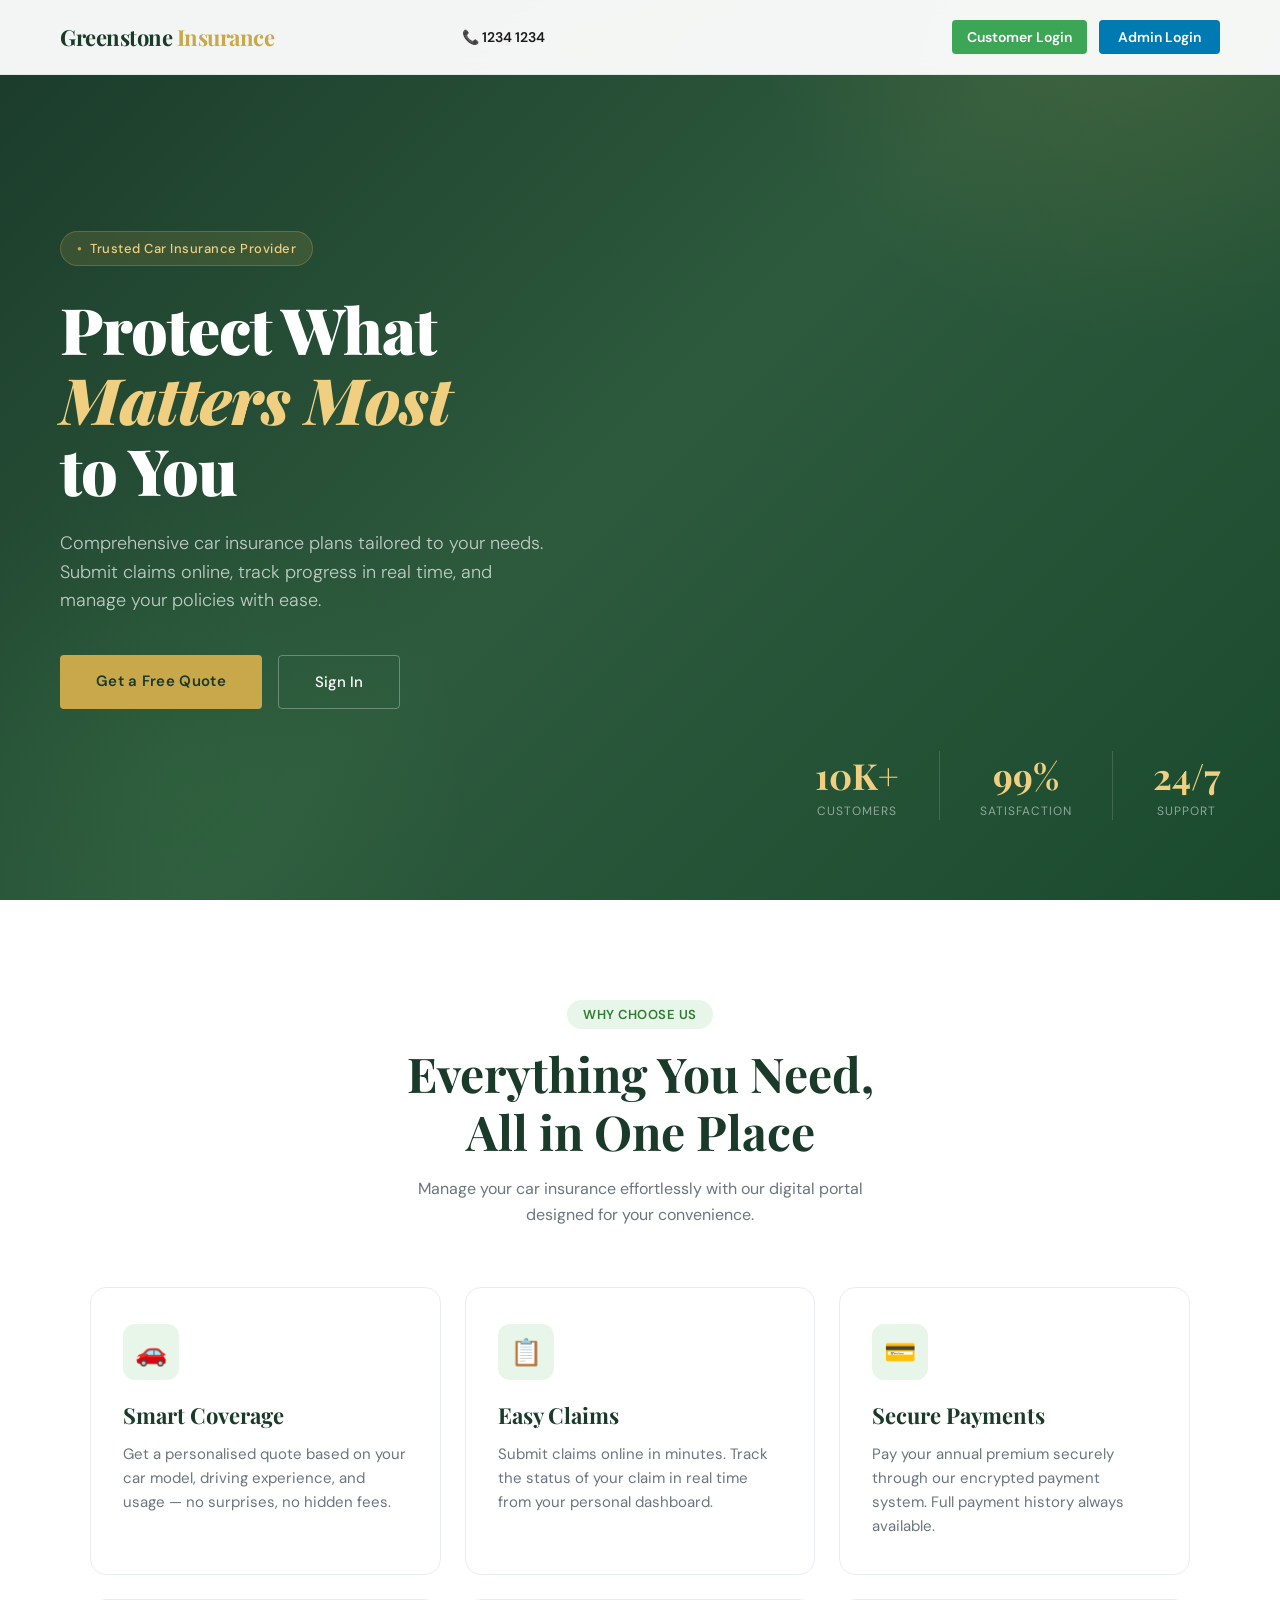
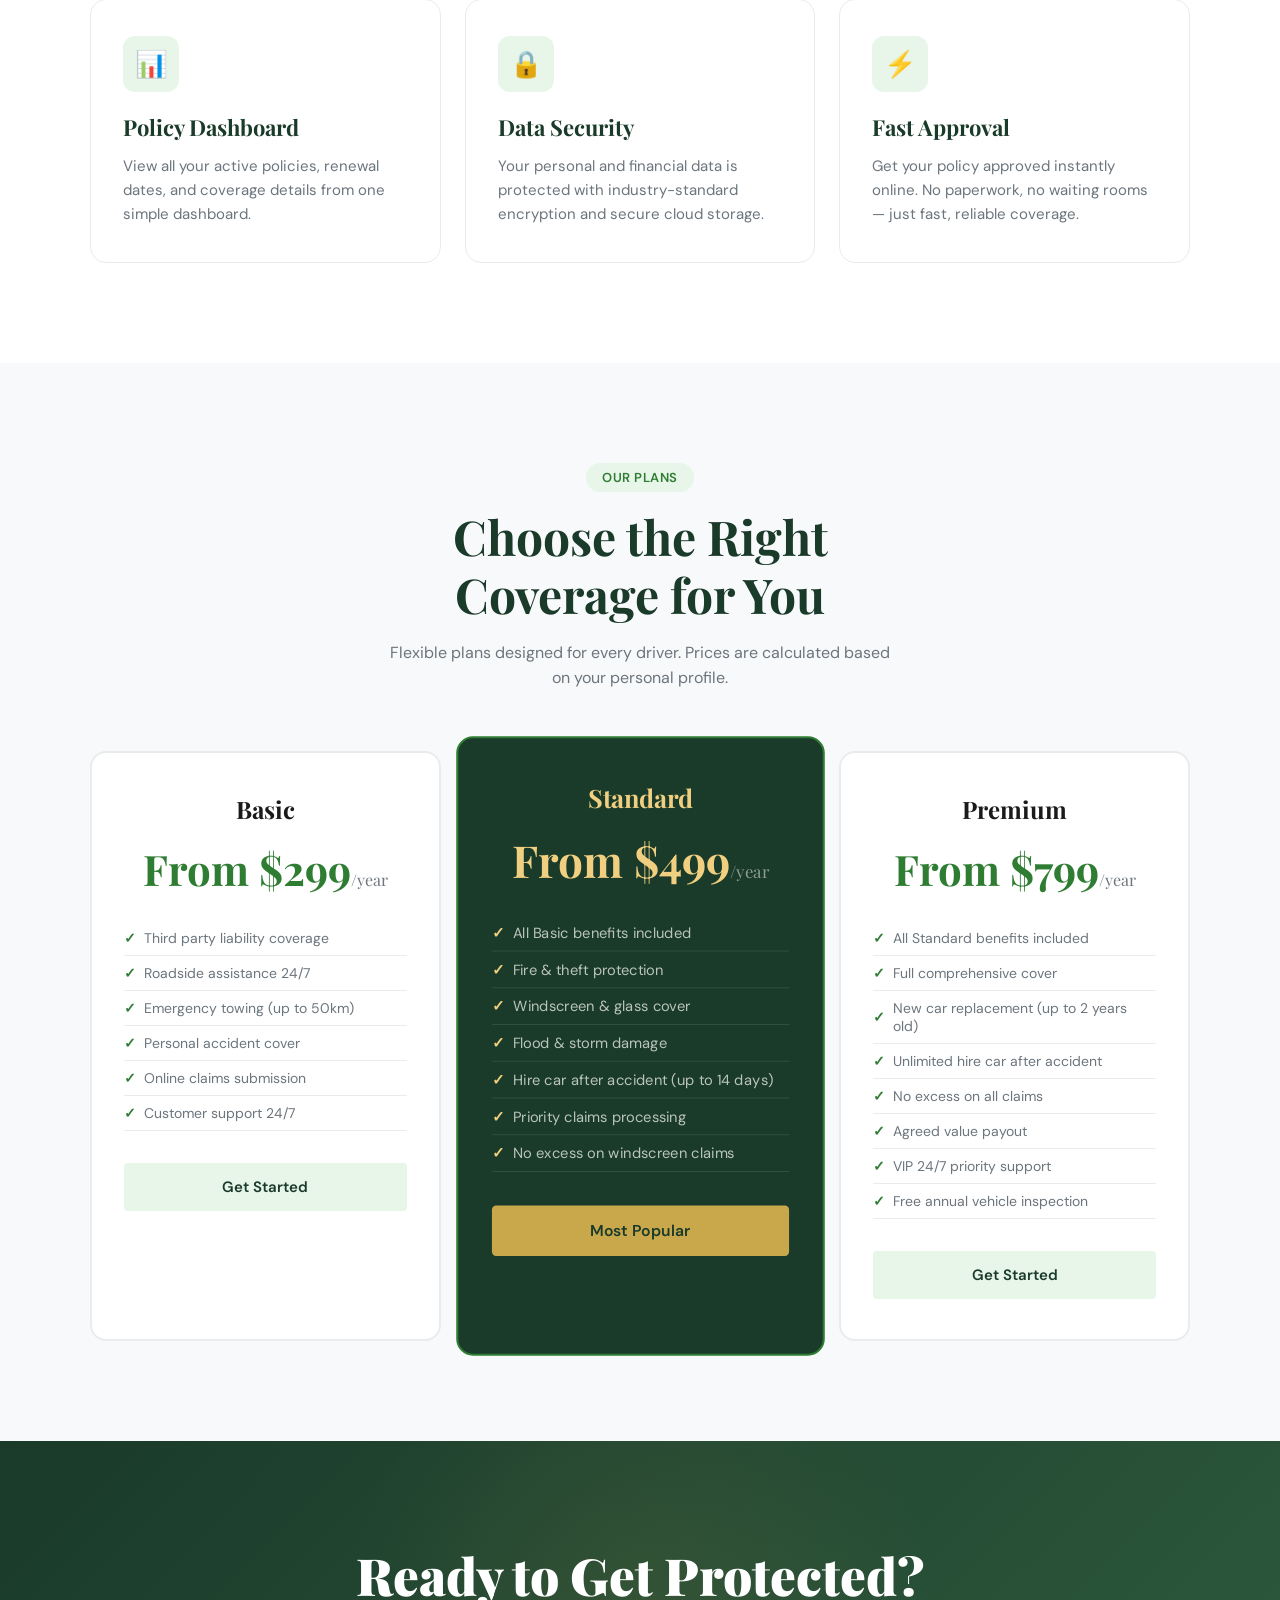
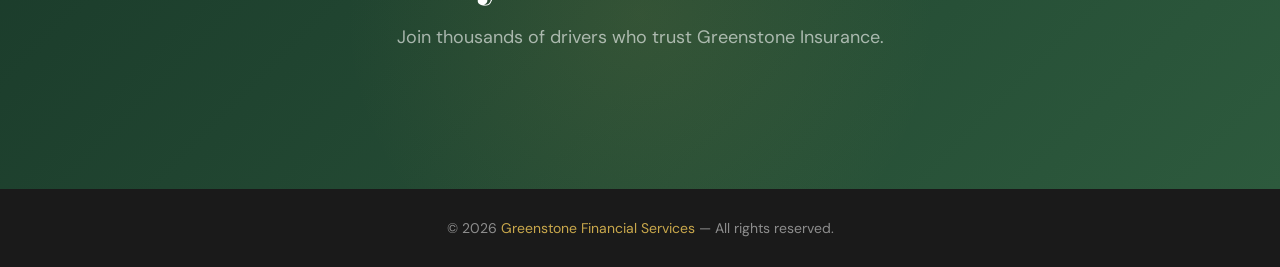
==== commit 4092d5e5: "final commit" ====
--- a/InsurancePortal/wwwroot/index.html
+++ b/InsurancePortal/wwwroot/index.html
@@ -554,7 +554,7 @@
     <header class="header">
         
         <div class="header-logo">Greenstone <span>Insurance</span></div>
-        <span style="color:#2e7d32; font-weight:600; font-size:14px; margin-right:15px;">
+        <span style="color:#1a1a1a; font-weight:600; font-size:14px; margin-right:15px;">
             📞 1234 1234
         </span>
         <span id="headerName" style="color:#2e7d32; font-weight:bold; margin-right:15px;"></span>
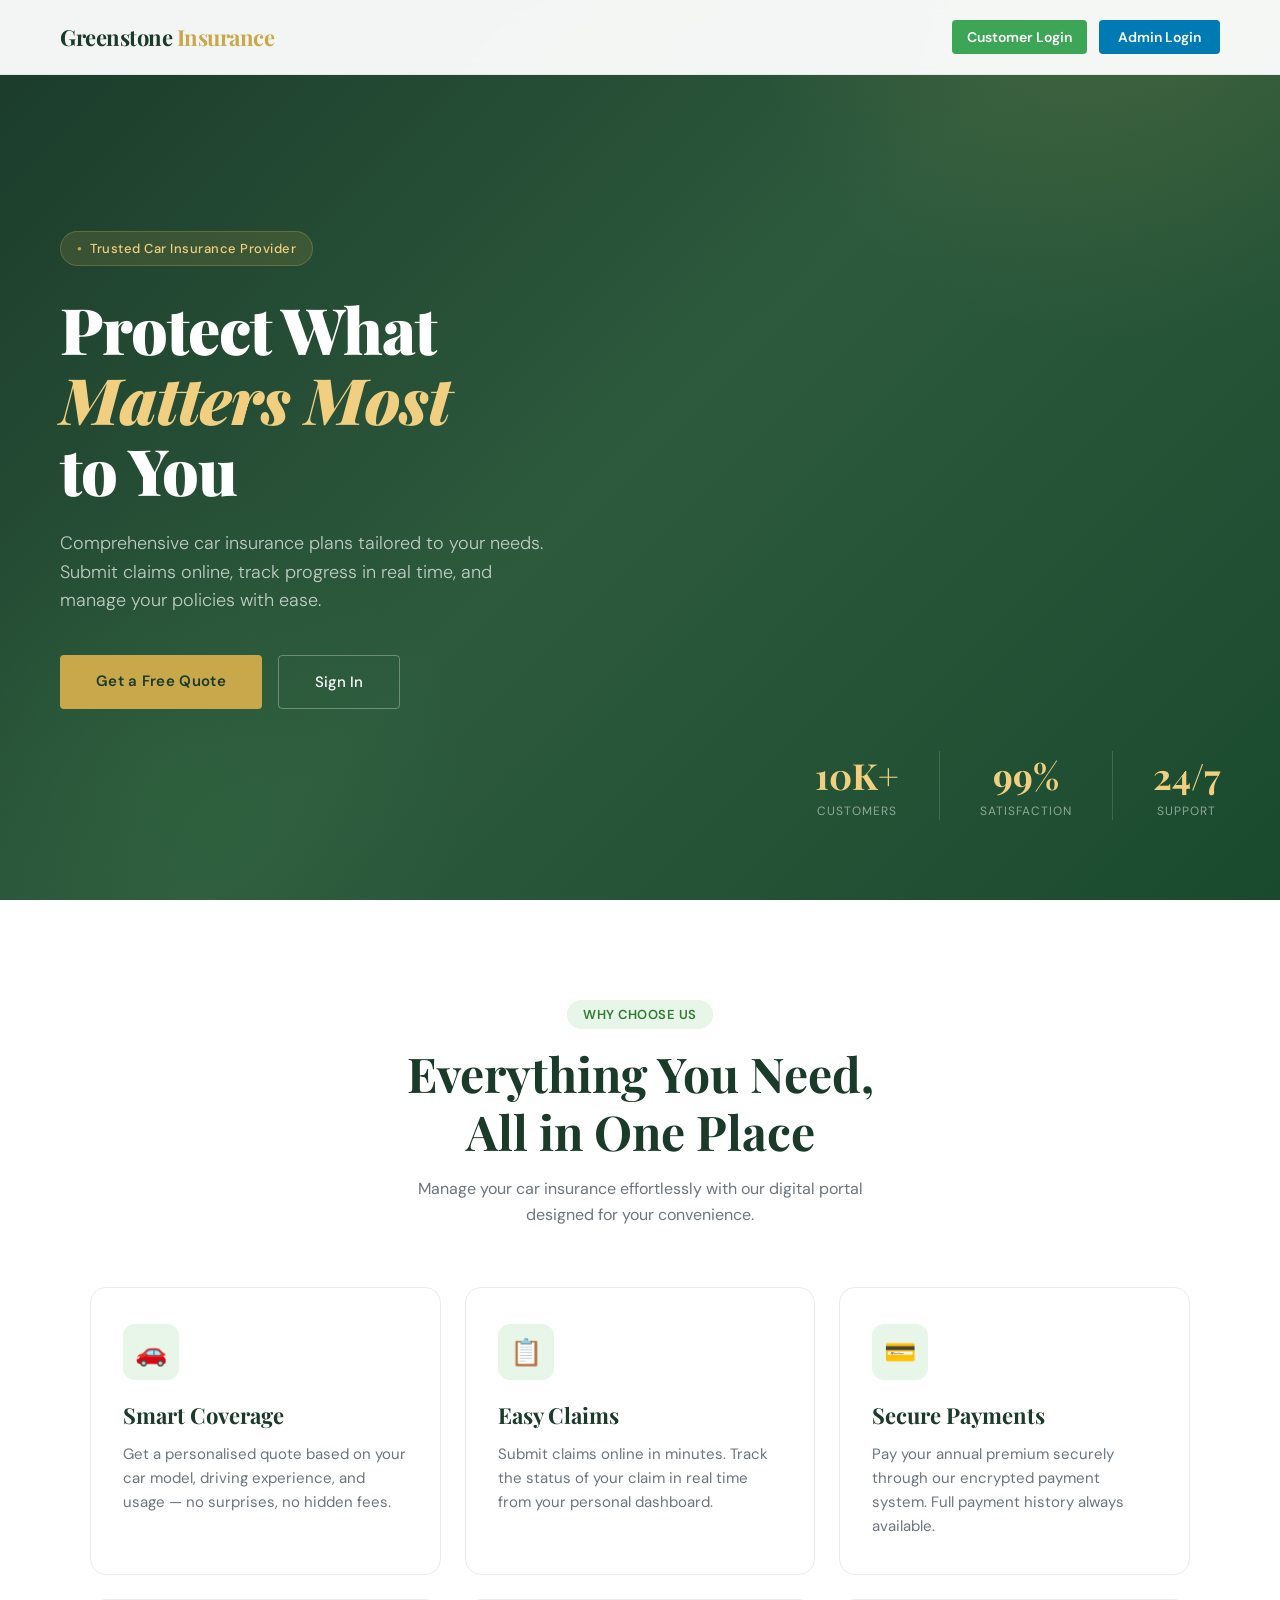
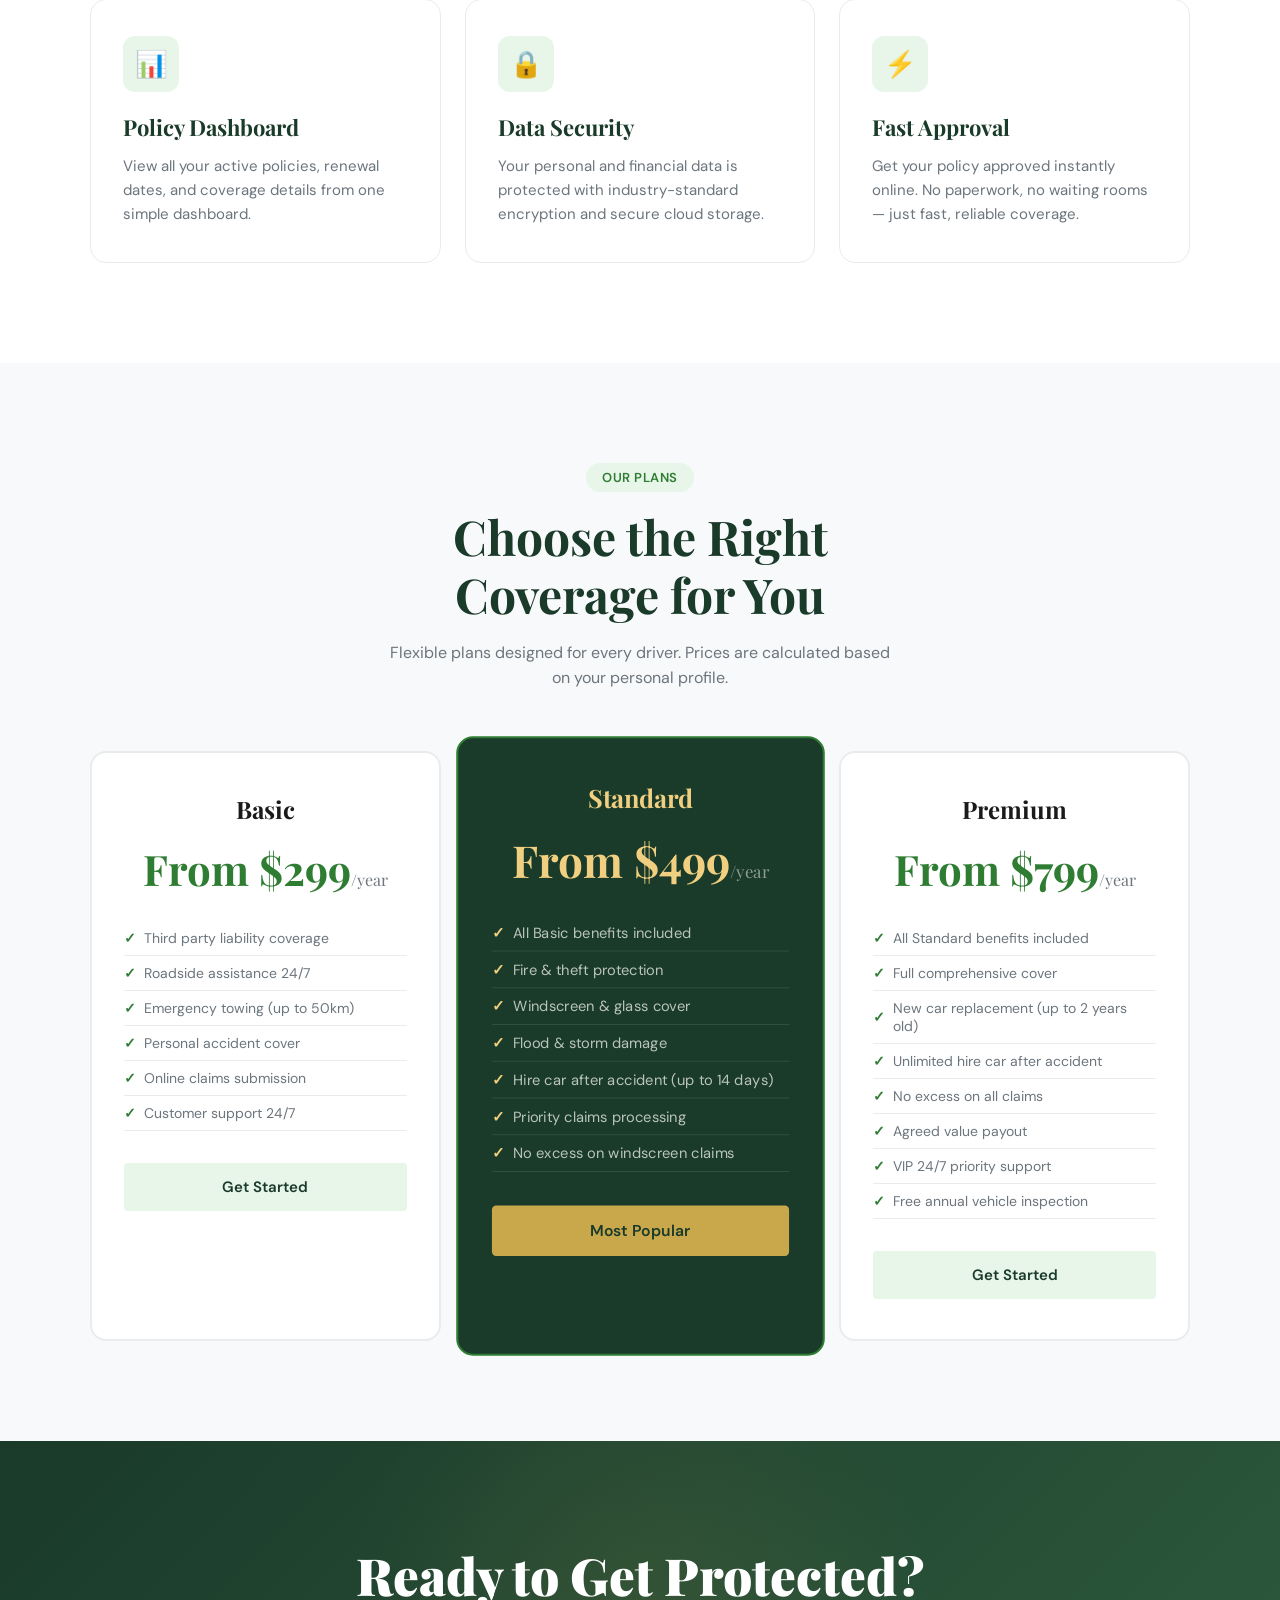
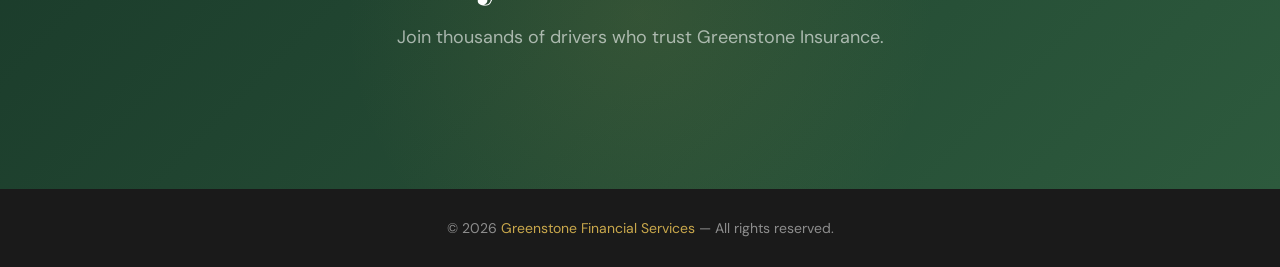
==== commit 75b219cc: "final commit2" ====
--- a/InsurancePortal/wwwroot/index.html
+++ b/InsurancePortal/wwwroot/index.html
@@ -554,10 +554,8 @@
     <header class="header">
         
         <div class="header-logo">Greenstone <span>Insurance</span></div>
-        <span style="color:#1a1a1a; font-weight:600; font-size:14px; margin-right:15px;">
-            📞 1234 1234
-        </span>
-        <span id="headerName" style="color:#2e7d32; font-weight:bold; margin-right:15px;"></span>
+        
+        <span id="headerName" style="color:#1a1a1a; font-weight:bold; margin-right:15px;"></span>
         
         <nav class="header-nav">
             <a href="/login.html" class="btn-customer">Customer Login</a>
